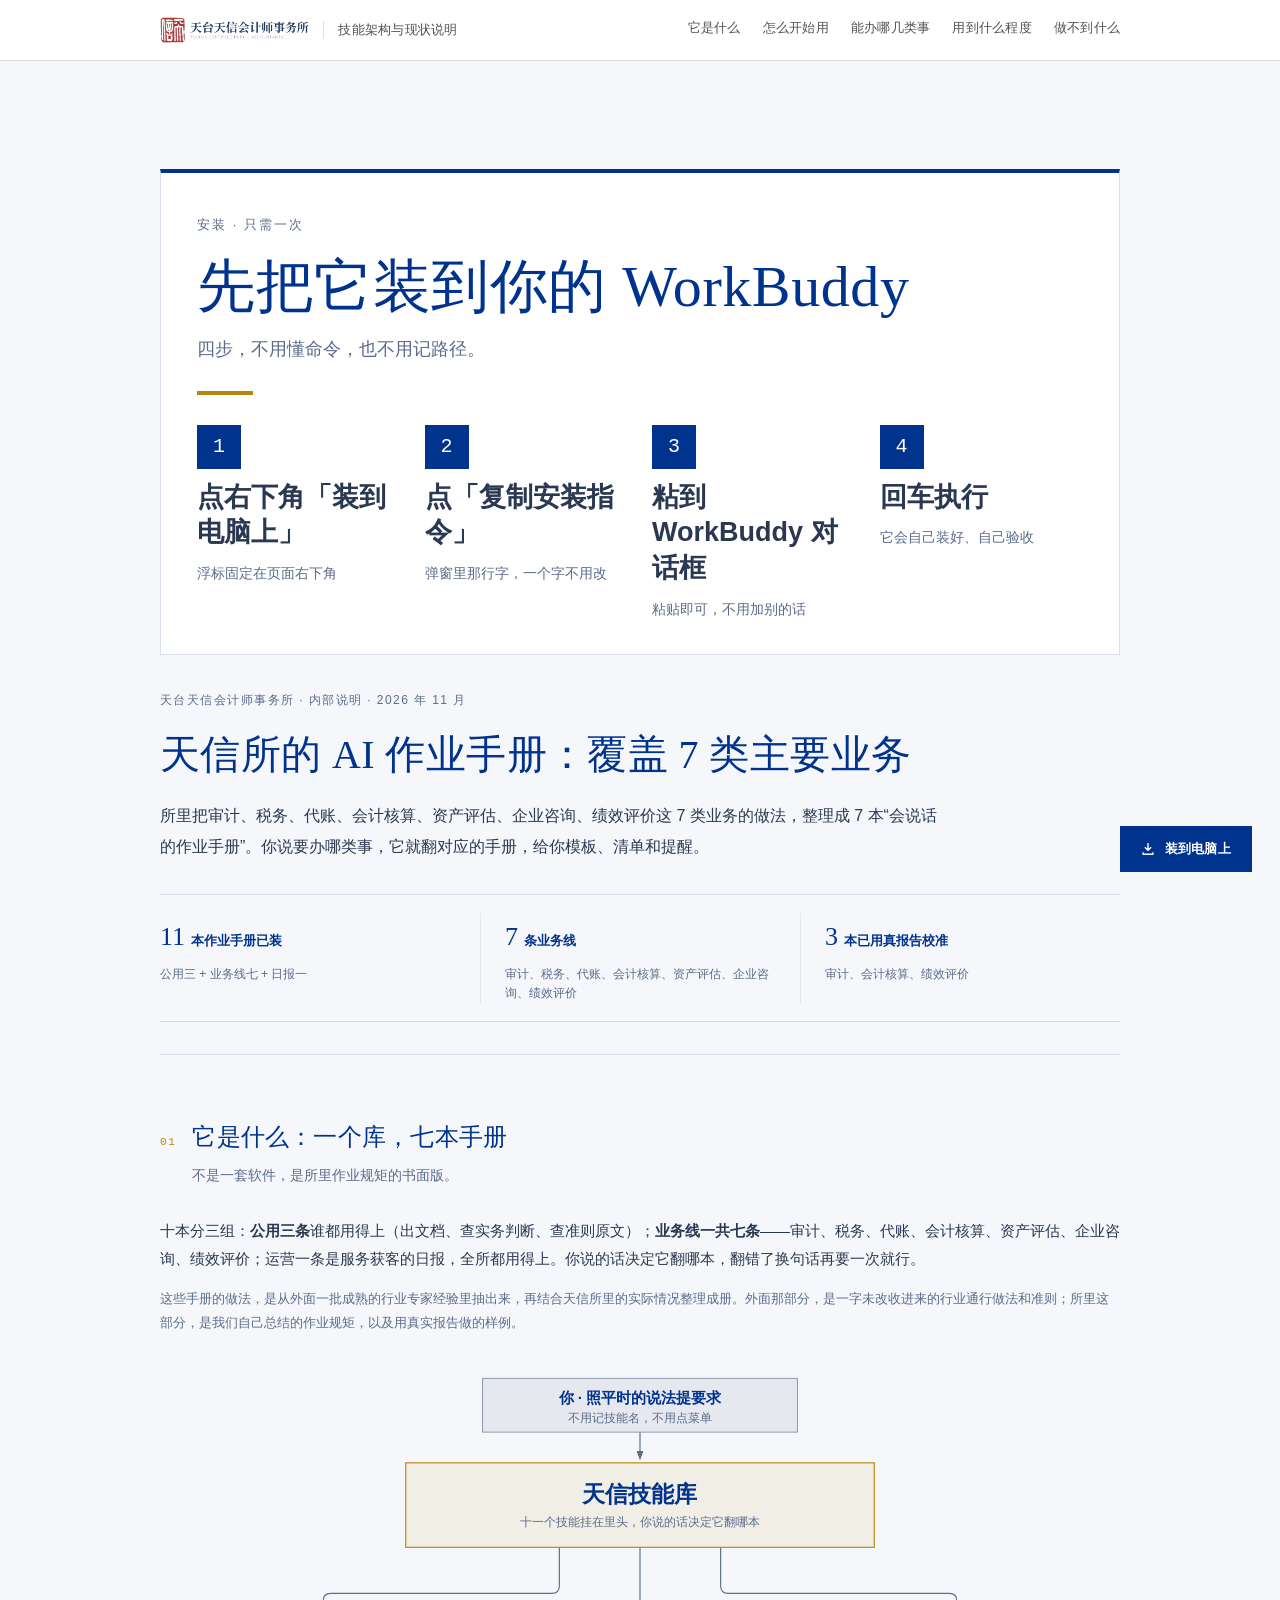
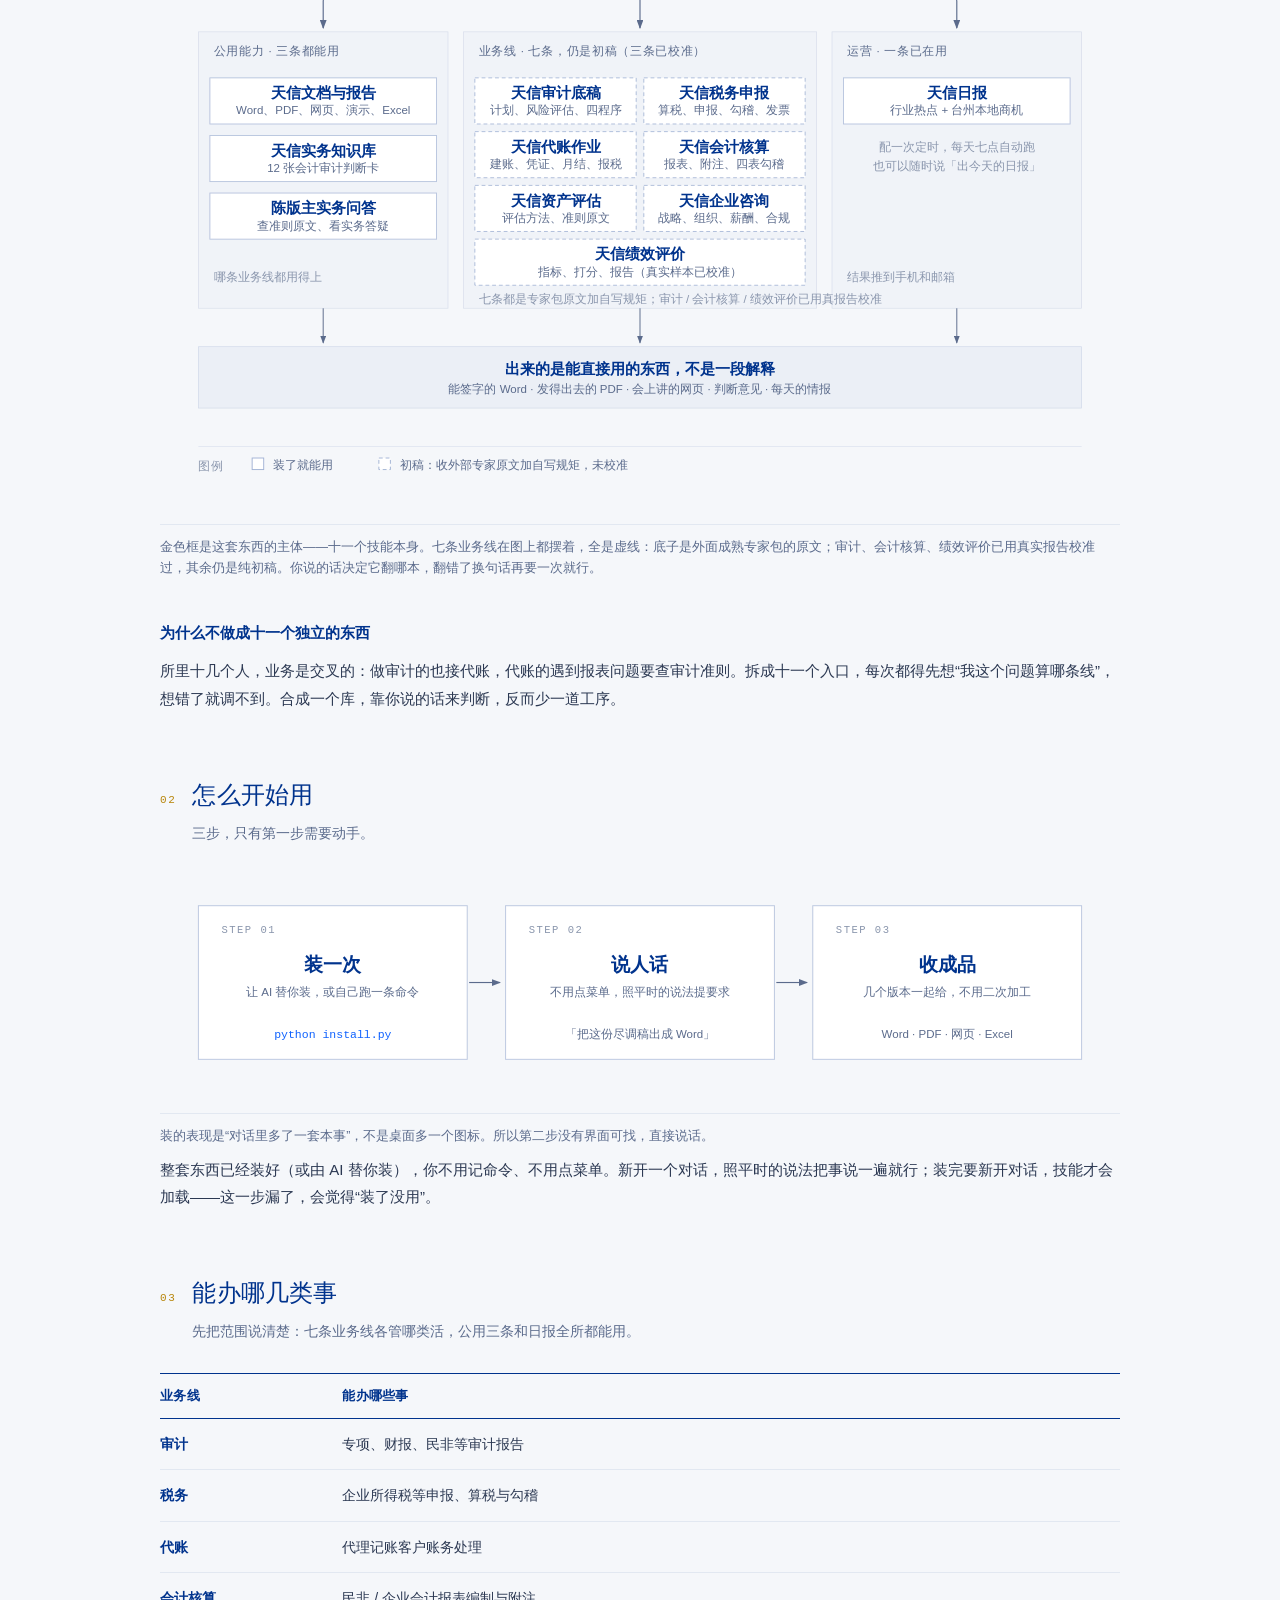
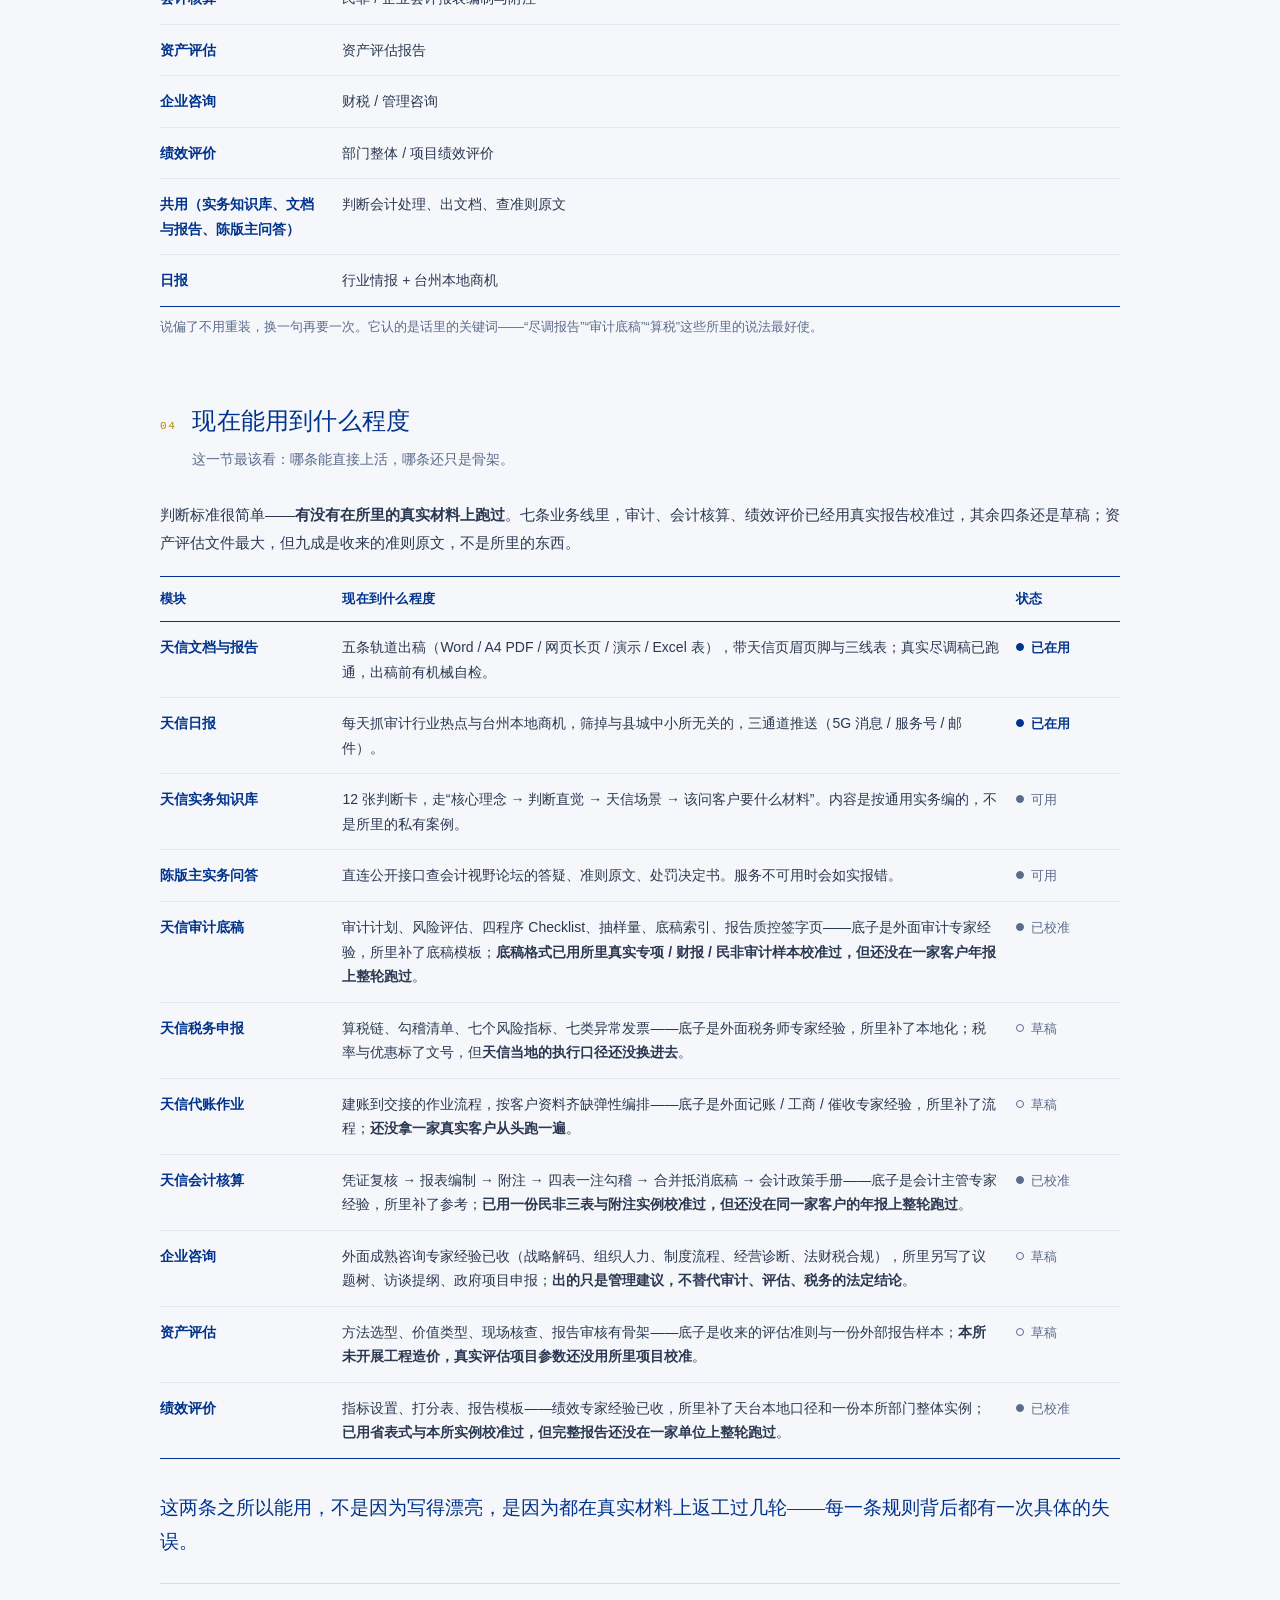
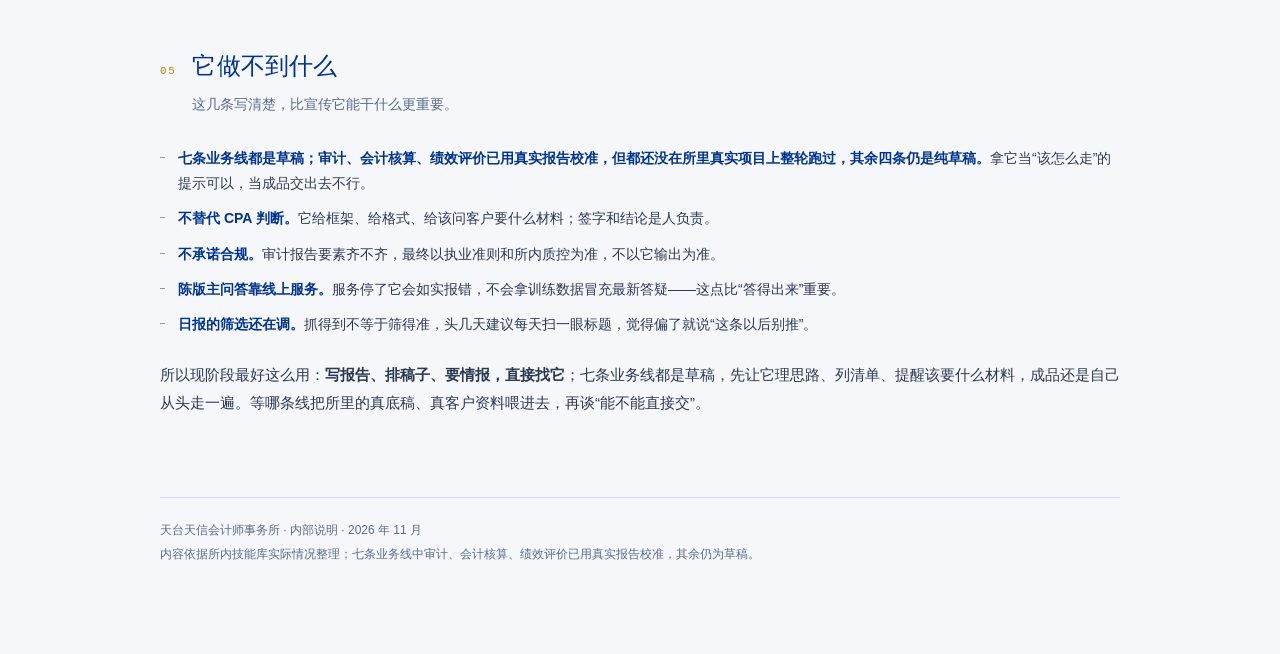
==== docs/index.html @ 168fa4b8 "docs: 新增技能架构说明页作为 GitHub Pages 站点根 (docs/index.html)" ====
<!DOCTYPE html>

<html data-page-node-id="0kE7hZabWWxzkgVSUCazMV" lang="zh-CN">

<head data-page-node-id="OBIWvkkuc0Vi5vayir1jpJ">

<script data-page-node-id="WxsNVFHIqbZYbZinn9swne" src="/page/page_comm/inject.js"></script>

<meta data-page-node-id="EJwEXX5hSUCidVZJzaRGj8" charset="UTF-8">

<meta data-page-node-id="yoOC1rEGsPGestmrOkSZ5u" content="width=device-width, initial-scale=1.0" name="viewport">

<title data-page-node-id="sZhbLzYX8XN8gPXpeIhCKW" data-pnid-children="yBGVXdaV9GtInznpPZllZe">天信 Agents · 技能架构与现状说明</title>

<style data-page-node-id="druPGWrzWC9EzomnHrvF1b" data-pnid-children="06ZlMlvTO6eZuzEbyNWkpm">

  :root{

    --paper:#f5f7fa;

    --white:#ffffff;

    --ink:#00338d;

    --ink-body:#2b3852;

    --bright:#0f62fe;

    --gold:#b8860b;

    --muted:#5b6b8c;

    --soft:#8a96ad;

    --rule:rgba(0,51,141,0.14);

    --rule-soft:rgba(0,51,141,0.08);

    --serif:'Noto Serif SC','Songti SC','SimSun',serif;

    --sans:'Microsoft YaHei','PingFang SC','Noto Sans SC',sans-serif;

    --mono:'Geist Mono',ui-monospace,'Cascadia Code','Consolas',monospace;

  }

  *{box-sizing:border-box;}

  html{-webkit-font-smoothing:antialiased;}

  body{

    margin:0;

    background:var(--paper);

    color:var(--ink-body);

    font-family:var(--sans);

    font-size:15px;

    line-height:1.85;

    font-variant-numeric:tabular-nums;

  }

  img{max-width:100%;height:auto;}

  .wrap{max-width:1040px;margin:0 auto;padding:72px 40px 88px;}



  /* ---------- header ---------- */

  header{border-bottom:1px solid var(--rule);padding-bottom:32px;margin-bottom:8px;}

  .eyebrow{

    font-family:var(--sans);font-size:12px;letter-spacing:.12em;

    color:var(--muted);margin:0 0 18px;

  }

  h1{

    font-family:var(--serif);font-weight:400;font-size:40px;line-height:1.3;

    color:var(--ink);margin:0 0 20px;letter-spacing:.01em;

  }

  .lede{font-size:16px;line-height:1.9;color:var(--ink-body);margin:0;max-width:780px;}

  .lede strong{font-weight:600;color:var(--ink);}



  /* ---------- stat bar ---------- */

  .statbar{

    display:grid;grid-template-columns:repeat(3,1fr);

    margin-top:32px;padding:18px 0;border-top:1px solid var(--rule);border-bottom:1px solid var(--rule);

  }

  .statbar>div{padding:0 24px;}

  .statbar>div:first-child{padding-left:0;}

  .statbar>div+div{border-left:1px solid var(--rule-soft);}

  .statbar .num{font-family:var(--serif);font-size:26px;color:var(--ink);margin-right:6px;}

  .statbar .lab{font-size:13px;font-weight:600;color:var(--ink);}

  .statbar .det{display:block;font-size:12px;color:var(--muted);margin-top:4px;line-height:1.6;}



  /* ---------- sections ---------- */

  section{margin-top:64px;}

  .sec-head{display:flex;align-items:baseline;gap:16px;margin-bottom:8px;}

  .sec-num{font-family:var(--mono);font-size:11px;color:var(--gold);letter-spacing:.14em;flex:none;}

  h2{

    font-family:var(--serif);font-weight:400;font-size:24px;line-height:1.5;

    color:var(--ink);margin:0;letter-spacing:.01em;

  }

  .sec-sub{color:var(--muted);font-size:14px;margin:0 0 28px;padding-left:32px;}

  h3{font-size:15px;font-weight:600;color:var(--ink);margin:40px 0 10px;}

  p{margin:0 0 14px;}

  p.note{color:var(--muted);font-size:13px;}



  /* ---------- figure ---------- */

  figure{margin:28px 0 8px;padding:0;}

  figure svg{display:block;width:100%;height:auto;}

  figcaption{

    margin-top:16px;padding-top:12px;border-top:1px solid var(--rule-soft);

    color:var(--muted);font-size:12.5px;line-height:1.7;

  }



  /* ---------- table (三线表) ---------- */

  table{width:100%;border-collapse:collapse;margin:20px 0 8px;font-size:14px;}

  thead th{

    text-align:left;font-weight:600;color:var(--ink);font-size:13px;

    padding:10px 14px 10px 0;border-top:1.2px solid var(--ink);

    border-bottom:1px solid var(--ink);letter-spacing:.02em;

  }

  tbody td{

    padding:13px 16px 13px 0;vertical-align:top;line-height:1.75;

    border-bottom:1px solid var(--rule-soft);color:var(--ink-body);

  }

  tbody tr:last-child td{border-bottom:1.2px solid var(--ink);}

  tbody td:first-child{color:var(--ink);font-weight:600;width:19%;}

  thead th:last-child, tbody td:last-child{padding-right:0;}

  .was{color:var(--muted);}

  table.maturity thead th:last-child,

  table.maturity tbody td:last-child{width:104px;padding-right:0;}

  table.say thead th:nth-child(1),table.say tbody td:nth-child(1){width:22%;}

  table.say thead th:nth-child(2),table.say tbody td:nth-child(2){width:48%;}

  table.say thead th:nth-child(3),table.say tbody td:nth-child(3){width:30%;}

  .st{font-size:12.5px;white-space:nowrap;color:var(--muted);}

  .st::before{

    content:"";display:inline-block;width:6px;height:6px;

    border:1px solid var(--muted);border-radius:50%;margin-right:7px;

    vertical-align:1px;

  }

  .st.on{color:var(--ink);font-weight:600;}

  .st.on::before{background:var(--ink);border-color:var(--ink);}

  .st.ok::before{background:var(--muted);}

  .st.plan::before{background:transparent;}

  .st.none{color:var(--soft);}

  .st.none::before{border-color:var(--soft);}



  /* ---------- blocks ---------- */

  .paste{

    background:var(--white);border:1px solid var(--rule);

    padding:20px 24px;margin:18px 0 10px;

  }

  .paste .tag{font-size:11px;letter-spacing:.1em;color:var(--muted);display:block;margin:0;}

  .paste-head{display:flex;align-items:center;justify-content:space-between;gap:12px;margin-bottom:10px;}

  .copy-inline{

    font-family:var(--sans);font-size:12px;font-weight:600;color:var(--ink);

    background:var(--white);border:1px solid rgba(0,51,141,0.30);

    padding:4px 14px;cursor:pointer;letter-spacing:.02em;flex:none;

  }

  .copy-inline:hover{background:rgba(0,51,141,0.05);}

  .copy-inline:focus-visible{outline:2px solid var(--bright);outline-offset:2px;}

  .paste p{margin:0;font-size:14px;line-height:1.85;}

  code{

    font-family:var(--mono);font-size:12.5px;background:rgba(0,51,141,0.05);

    padding:1px 5px;color:var(--bright);

  }

  pre{

    font-family:var(--mono);font-size:12px;line-height:1.9;

    background:var(--white);border:1px solid var(--rule);

    padding:18px 20px;margin:14px 0;overflow-x:auto;color:var(--ink-body);

  }

  pre code{background:none;padding:0;color:inherit;font-size:12px;}



  /* ---------- two column panels ---------- */

  .twocol{display:grid;grid-template-columns:1fr 1.02fr;gap:28px;margin:22px 0 6px;}

  .panel{background:var(--white);border:1px solid var(--rule);padding:22px 24px;}

  .panel .cap{font-size:11px;letter-spacing:.1em;color:var(--muted);margin:0 0 16px;}

  .panel .foot{font-size:12px;color:var(--soft);line-height:1.7;margin:14px 0 0;padding-top:12px;border-top:1px solid var(--rule-soft);}



  /* expert card */

  .expert{display:flex;align-items:center;gap:16px;}

  .expert img{width:60px;height:60px;border:1px solid var(--rule);flex:none;display:block;}

  .expert .nm{font-size:18px;font-weight:600;color:var(--ink);line-height:1.4;margin:0;}

  .expert .pr{font-size:12px;color:var(--muted);margin:2px 0 0;line-height:1.6;}

  .expert .ds{font-size:13px;color:var(--ink-body);margin:16px 0 0;line-height:1.75;}

  .expert .mt{font-family:var(--mono);font-size:11px;color:var(--soft);margin:8px 0 0;letter-spacing:.02em;}

  .qlist{margin:14px 0 0;padding:14px 0 0;border-top:1px solid var(--rule-soft);}

  .qlist p{font-size:12.5px;color:var(--muted);margin:0 0 8px;line-height:1.7;}

  .qlist p:last-child{margin-bottom:0;}



  /* tree */

  .path{font-family:var(--mono);font-size:11.5px;color:var(--muted);margin:0 0 10px;letter-spacing:.02em;}

  ul.tree{list-style:none;margin:0;padding:0;}

  ul.tree li{

    display:flex;align-items:baseline;gap:8px;padding:8px 0;

    border-bottom:1px solid var(--rule-soft);font-size:13px;

  }

  ul.tree li::before{content:"├─";font-family:var(--mono);font-size:11px;color:var(--soft);}

  ul.tree li:last-child{border-bottom:none;}

  ul.tree li:last-child::before{content:"└─";}

  ul.tree .nm{color:var(--ink);}

  ul.tree .sz{margin-left:auto;font-family:var(--mono);font-size:11px;color:var(--muted);white-space:nowrap;}



  ul.plain{list-style:none;padding:0;margin:14px 0 0;}

  ul.plain li{position:relative;padding-left:18px;margin-bottom:10px;font-size:14px;line-height:1.8;}

  ul.plain li::before{content:"";position:absolute;left:0;top:11px;width:5px;height:1px;background:var(--soft);}

  ul.plain li strong{color:var(--ink);font-weight:600;}



  .pull{

    margin:32px 0 36px;padding:0 0 24px;

    border-bottom:1px solid var(--rule);

    font-family:var(--serif);font-size:19px;line-height:1.8;color:var(--ink);

  }



  footer{

    margin-top:80px;padding-top:20px;border-top:1px solid var(--rule);

    font-family:var(--sans);font-size:12px;color:var(--muted);line-height:2;

  }



  /* ---------- floating install button ---------- */

  .fab{

    position:fixed;right:28px;bottom:28px;z-index:90;

    display:inline-flex;align-items:center;gap:10px;

    background:var(--ink);color:#fff;border:1px solid var(--ink);

    font-family:var(--sans);font-size:13px;font-weight:600;

    padding:13px 20px;cursor:pointer;letter-spacing:.02em;

  }

  .fab:hover{background:#002a70;}

  .fab:focus-visible{outline:2px solid var(--bright);outline-offset:3px;}

  .fab svg{display:block;flex:none;}

  body.dlg-open .fab{visibility:hidden;}



  /* ---------- install dialog ---------- */

  .overlay{

    position:fixed;inset:0;z-index:100;background:rgba(0,51,141,0.34);

    display:flex;align-items:center;justify-content:center;padding:24px;

  }

  .overlay[hidden]{display:none;}

  .dialog{

    background:var(--white);border:1px solid rgba(0,51,141,0.25);

    width:100%;max-width:620px;max-height:calc(100vh - 48px);overflow:auto;

    padding:32px;

  }

  .dlg-head{display:flex;align-items:flex-start;justify-content:space-between;gap:20px;}

  .dlg-eyebrow{font-size:11px;letter-spacing:.12em;color:var(--muted);margin:0 0 8px;}

  .dlg-title{

    font-family:var(--serif);font-size:24px;font-weight:400;line-height:1.5;

    color:var(--ink);margin:0 0 6px;

  }

  .dlg-sub{font-size:13px;color:var(--muted);margin:0;line-height:1.7;}

  .dlg-close{

    background:none;border:1px solid var(--rule);width:32px;height:32px;

    display:flex;align-items:center;justify-content:center;cursor:pointer;

    color:var(--muted);flex:none;padding:0;

  }

  .dlg-close:hover{color:var(--ink);border-color:rgba(0,51,141,0.32);}

  .dlg-close:focus-visible{outline:2px solid var(--bright);outline-offset:2px;}



  .prompt-box{

    border:1px solid var(--rule);background:#f8fafd;

    padding:16px 18px;margin:22px 0 12px;

    font-size:13.5px;line-height:1.85;color:var(--ink-body);

    user-select:text;

  }

  .dlg-actions{display:flex;align-items:center;gap:12px;flex-wrap:wrap;}

  .btn{

    display:inline-flex;align-items:center;justify-content:center;gap:8px;

    min-width:176px;

    font-family:var(--sans);font-size:13px;font-weight:600;

    padding:11px 20px;cursor:pointer;letter-spacing:.02em;

    border:1px solid var(--ink);background:var(--ink);color:#fff;

  }

  .btn:hover{background:#002a70;}

  .btn:focus-visible{outline:2px solid var(--bright);outline-offset:3px;}

  .btn.ghost{background:var(--white);color:var(--ink);border-color:rgba(0,51,141,0.30);}

  .btn.ghost:hover{background:rgba(0,51,141,0.05);}

  .btn svg{display:block;flex:none;}



  .steps{list-style:none;margin:24px 0 0;padding:0;counter-reset:step;}

  .steps li{

    position:relative;padding-left:34px;margin-bottom:14px;

    font-size:13.5px;line-height:1.8;color:var(--ink-body);counter-increment:step;

  }

  .steps li::before{

    content:counter(step);position:absolute;left:0;top:2px;

    width:22px;height:22px;border:1px solid rgba(0,51,141,0.28);

    font-family:var(--mono);font-size:11px;color:var(--ink);

    display:flex;align-items:center;justify-content:center;

  }

  .steps li strong{color:var(--ink);font-weight:600;}

  .dlg-foot{

    margin:22px 0 0;padding-top:16px;border-top:1px solid var(--rule-soft);

    font-size:12px;color:var(--soft);line-height:1.8;

  }



  @media (prefers-reduced-motion:no-preference){

    .overlay{animation:fade .12s ease-out;}

    @keyframes fade{from{opacity:0}to{opacity:1}}

  }



  @media (max-width:820px){

    .wrap{padding:44px 20px 64px;}

    h1{font-size:28px;}

    h2{font-size:20px;}

    .sec-sub{padding-left:0;}

    .statbar{grid-template-columns:1fr;}

    .statbar>div{padding:12px 0;}

    .statbar>div+div{border-left:none;border-top:1px solid var(--rule-soft);padding-left:0;}

    .twocol{grid-template-columns:1fr;}

    table{font-size:13px;}

    thead th,tbody td{padding-right:10px;}

    .fab{right:16px;bottom:16px;padding:11px 16px;font-size:12px;}

    .overlay{padding:12px;}

    .dialog{padding:22px;}

    .prompt-box{font-size:13px;padding:14px;}

    .dlg-actions{flex-direction:column;align-items:stretch;}

    .dlg-actions .btn{width:100%;min-width:0;}

  }

  /* 装法表：命令别在 -- 处断行 */

  table[data-page-node-id="wkYQSZ3Gm65AOaHjbOWEq0"] td:nth-child(2){white-space:nowrap;}

  table[data-page-node-id="wkYQSZ3Gm65AOaHjbOWEq0"] td:nth-child(2) code{font-size:12px;}

  @media (max-width:820px){

    table[data-page-node-id="wkYQSZ3Gm65AOaHjbOWEq0"] td:nth-child(2){white-space:normal;}

  }

  @media print{

    .fab,.overlay{display:none;}

    body{background:#fff;}

    .wrap{max-width:none;padding:0;}

    section{break-inside:avoid;}

    figure{break-inside:avoid;}

    .panel{break-inside:avoid;}

  }

</style>



<style data-page-node-id="aKLXxmpbaJpZPoJL9K2ycP" data-pnid-children="3x2ZRjwGcPaY7304gSdASj">

  .topbar{position:sticky;top:0;z-index:80;background:#ffffff;border-bottom:1px solid #E0E0E0;}

  .topbar-inner{max-width:1040px;margin:0 auto;padding:0 40px;height:60px;display:flex;align-items:center;justify-content:space-between;gap:24px;}

  .brand{display:flex;align-items:center;gap:14px;text-decoration:none;min-width:0;}

  .brand-logo{height:26px;width:auto;display:block;flex:none;}

  .brand-div{width:1px;height:18px;background:#E0E0E0;flex:none;}

  .brand-title{font-size:13px;color:#525252;letter-spacing:.02em;white-space:nowrap;overflow:hidden;text-overflow:ellipsis;}

  .topnav{display:flex;align-items:center;gap:22px;flex:none;}

  .topnav a{font-family:var(--sans);font-size:12.5px;color:#525252;text-decoration:none;letter-spacing:.02em;padding:3px 0;border-bottom:2px solid transparent;line-height:1.4;}

  .topnav a:hover{color:#00338D;border-bottom-color:#0F62FE;}

  .topnav a:focus-visible{outline:2px solid #0F62FE;outline-offset:3px;}

  .install-lead{background:#ffffff;border:1px solid var(--rule);border-top:4px solid var(--ink);padding:40px 36px 34px;margin-bottom:34px;}

  .il-eyebrow{font-family:var(--sans);font-size:13px;letter-spacing:.16em;color:var(--muted);margin:0 0 16px;}

  .il-title{font-family:var(--serif);font-weight:400;font-size:58px;line-height:1.18;color:var(--ink);margin:0 0 12px;letter-spacing:.01em;}

  .il-sub{font-size:18px;color:var(--muted);margin:0 0 0;}

  .il-div{width:56px;height:4px;background:var(--gold);margin:24px 0 30px;}

  .il-steps{list-style:none;margin:0;padding:0;display:grid;grid-template-columns:repeat(4,1fr);gap:24px;counter-reset:none;}

  .il-steps li{display:flex;flex-direction:column;gap:11px;min-width:0;}

  .il-n{width:44px;height:44px;background:var(--ink);color:#fff;font-family:var(--mono);font-size:20px;display:flex;align-items:center;justify-content:center;flex:none;}

  .il-t{font-size:27px;line-height:1.32;color:var(--ink-body);font-weight:600;}

  .il-d{font-size:14px;color:var(--muted);line-height:1.6;}

  .wrap{padding-top:44px;}

  section{scroll-margin-top:76px;}

  @media (max-width:820px){

    .topbar-inner{padding:0 20px;height:54px;gap:12px;}

    .brand-logo{height:22px;}

    .brand-title{font-size:12px;}

    .topnav{display:none;}

    .install-lead{padding:26px 20px 24px;margin-bottom:26px;}

    .il-title{font-size:36px;}

    .il-sub{font-size:15px;}

    .il-steps{grid-template-columns:1fr 1fr;gap:18px;}

    .il-t{font-size:21px;}

    .wrap{padding-top:32px;}

    section{scroll-margin-top:66px;}

  }

</style>



</head>

<body data-page-node-id="cJUNAkAoZLsmy3Nbj4nq7F">



<div data-page-node-id="txTopbar" class="topbar">

  <div data-page-node-id="beLMzk3wOq9U8gUIWqE6zn" class="topbar-inner">

    <a data-page-node-id="9mjcQxGE4eqvIJr3MnikiH" aria-label="天台天信会计师事务所" class="brand" href="#top">

      <img data-page-node-id="CEvoVGm6Nt3YSLczGM1nbr" alt="天台天信会计师事务所" class="brand-logo" src="[data-uri]">

      <span data-page-node-id="jtuCbRQgneAJLpuqQDbKl6" aria-hidden="true" class="brand-div"></span>

      <span data-page-node-id="N14Dg7vil4ScjunVgLFJHh" class="brand-title"><!--pnid:wH83ZfEEVgSt7sQ8mlc33p-->技能架构与现状说明</span>

    </a>

    <nav data-page-node-id="ayQm1x8wDwnOmrfhX5IXcY" aria-label="页面导航" class="topnav">

      <a data-page-node-id="Mv13WhD3R7iC8XU8HDsmwu" href="#s01"><!--pnid:WZqbeHwmekd68vNbQ7Ppht-->它是什么</a>

      <a data-page-node-id="T21i87o2aqXjMKBLQec2Js" href="#s02"><!--pnid:qXhaVhLHB41EiY9FVXW9LF-->怎么开始用</a>

      <a data-page-node-id="lqb7pb6naU5JK2aarz4A3T" href="#s03"><!--pnid:xrsWpcTpnyKDH0g9RQOpSE-->能办哪几类事</a>

      <a data-page-node-id="DOSvUyp8lPVtrz90qIbjpY" href="#s04"><!--pnid:aMKyhCQ1jxzg7t7WDI6KJH-->用到什么程度</a>

      <a data-page-node-id="miFqNOBASlfRzpaVu5ThwQ" href="#s05"><!--pnid:21CsSoPbxacbAsaWsuOPuA-->做不到什么</a>

    </nav>

  </div>

</div>



<main data-page-node-id="cnH54SY4qTs0mEARnTsIeM" class="wrap">



<section data-page-node-id="txLead" class="install-lead">

  <p data-page-node-id="vkvfG78DjipDCMXDqsNqWW" class="il-eyebrow"><!--pnid:edo0CzE13hooMcoPnCPjcg-->安装 · 只需一次</p>

  <h2 data-page-node-id="aO1CnL7iyTmF1I0mXX4v7K" class="il-title"><!--pnid:0cbvq9rkubmnkL2g6wYF0l-->先把它装到你的 WorkBuddy</h2>

  <p data-page-node-id="rn5IWzgCWWzcaNQvsJH7nE" class="il-sub"><!--pnid:gX34l1SIQLqJL3pZQfUIDU-->四步，不用懂命令，也不用记路径。</p>

  <div data-page-node-id="CLXsSenpJtwOIR3rkT4Cgr" class="il-div"></div>

  <ol data-page-node-id="TEqOkzDWu4GHqMbjBgonYF" class="il-steps">

    <li data-page-node-id="zOzVfEgcYk2dQtJvZik2ix"><span data-page-node-id="qfyWEcEHPG08QgchF7IGIi" class="il-n"><!--pnid:D7HhkJbAOYHalqEHFZECaH-->1</span><span data-page-node-id="s7yJ3iiVjOtQ8bORzcMDtg" class="il-t"><!--pnid:yz5BK9qxGkqughQqqlk8IJ-->点右下角「装到电脑上」</span><span data-page-node-id="sKxjfoVW5cyZTIXbaLqJAX" class="il-d"><!--pnid:cQLxlZj0kmuq963dWsJGJu-->浮标固定在页面右下角</span></li>

    <li data-page-node-id="N2R9hlLSomsmqxAmFgk8r8"><span data-page-node-id="me0bXiaVBvFfvxf0d3Hfvh" class="il-n"><!--pnid:5wTG5tsqIKoO3qSI3XnmkM-->2</span><span data-page-node-id="Jo1Q35mD8pgxxNDvC8667p" class="il-t"><!--pnid:PMCWHkpfWrD5YWR07IkNYw-->点「复制安装指令」</span><span data-page-node-id="H373A8Jsq1EVzf2Jfv3A56" class="il-d"><!--pnid:h2KE8RPX9jNnqLOwvrH9kG-->弹窗里那行字，一个字不用改</span></li>

    <li data-page-node-id="RcF2wSDwskGo2cmNUgoAcM"><span data-page-node-id="8ZdgqbHLoYiMxY78ZBiDNg" class="il-n"><!--pnid:9P5cx39Ou5kJVkWLiaejh6-->3</span><span data-page-node-id="wYMxfTKr30vLrjqlFo8XaJ" class="il-t"><!--pnid:hVEFFqiSpoG5rV5xCVJ0Iw-->粘到 WorkBuddy 对话框</span><span data-page-node-id="K3mPU4DAthkPCMhisNwzVQ" class="il-d"><!--pnid:ABjEB69ZQx00Y23OEHAtgV-->粘贴即可，不用加别的话</span></li>

    <li data-page-node-id="CQLXxClm4qwv2ZxH0YTUDd"><span data-page-node-id="11u9EBG3jqus44GiYCbbkY" class="il-n"><!--pnid:Syd5j8TKWUsXKNFQaVdmsd-->4</span><span data-page-node-id="PxSudQASSWlFAnVKhs4g3u" class="il-t"><!--pnid:gaUzIe30zxLDT6yc5pO4qN-->回车执行</span><span data-page-node-id="ScPNsBv9RqLPSkWvL2bzXg" class="il-d"><!--pnid:0jm6WE1KSw8sUqgKXeTbu3-->它会自己装好、自己验收</span></li>

  </ol>

</section>





<header data-page-node-id="pBr4W6GyaOWJKVW33Jl4hK" id="top">

  <p data-page-node-id="dLKONRsFha0hKU9eeZ7bDn" class="eyebrow"><!--pnid:IBCeKXrnNohPc7tzbJoxwT-->天台天信会计师事务所 · 内部说明 · 2026 年 11 月</p>

  <h1 data-page-node-id="BFscZGe7HVCyMBr9nwWBKY"><!--pnid:yf188cCvzPfIi2S5bEQUIv-->天信所的 AI 作业手册：覆盖 7 类主要业务</h1>

  <p data-page-node-id="nKLBHxyFUjb0mRiv3v0LsA" class="lede"><!--pnid:m5lZ6qE2fncd9y3sznhFu4-->

    所里把审计、税务、代账、会计核算、资产评估、企业咨询、绩效评价这 7 类业务的做法，整理成 7 本“会说话的作业手册”。你说要办哪类事，它就翻对应的手册，给你模板、清单和提醒。

  </p>



  <div data-page-node-id="RHWuS0uTAr0oypD5GfeX5q" class="statbar">

    <div data-page-node-id="Yvgx3svSv2jWNQ3Kq1quX1">

      <span data-page-node-id="z7fYHZN1RGHCZX2aYJScV8" class="num"><!--pnid:6NW2x4IR0T9FCtHm9Ytye5-->11</span><span data-page-node-id="eLg9F2Iulzi8ihey7DpsIF" class="lab"><!--pnid:e5Mdyu0ucUZLbIlDC9STD4-->本作业手册已装</span>

      <span data-page-node-id="KeMtAF1hC8irH9AESIG3Ml" class="det"><!--pnid:yWAXfD7YwhXAnvwQDvnkEh-->公用三 + 业务线七 + 日报一</span>

    </div>

    <div data-page-node-id="cgNseSZ7eyw9taq3WuQ9AV">

      <span data-page-node-id="kxKPnq5VuYVAckJALlGkxD" class="num"><!--pnid:T08JcYrOsLCtEOgpksoa7O-->7</span><span data-page-node-id="DCq1IjfiGyqgkiMrxj1Gnb" class="lab"><!--pnid:otL9dJLT85bZISAnZFEqzc-->条业务线</span>

      <span data-page-node-id="ieHWc5SZTQ8SWb6802iFXK" class="det"><!--pnid:kS4xKL6124ESA0EZbVQ0Um-->审计、税务、代账、会计核算、资产评估、企业咨询、绩效评价</span>

    </div>

    <div data-page-node-id="Pi85TUsoWoNJwExZ1Ufl5I">

      <span data-page-node-id="t5FS3AjMw6IqQzX69HNPV2" class="num"><!--pnid:i1Eg6zrXwPQ2u7Arec65dR-->3</span><span data-page-node-id="83kZmtnVyakKlyI35WYTNG" class="lab"><!--pnid:4WQhCKJGN3Z6AAQnaHfLiV-->本已用真报告校准</span>

      <span data-page-node-id="huiHRML3tuyLnA3Y9DY4mG" class="det"><!--pnid:cjBIH3bwd4TfGG8hMsGlOf-->审计、会计核算、绩效评价</span>

    </div>

  </div>

</header>





<section data-page-node-id="zJDXnzAtHjizYi8ZXaK2Of" id="s01">

  <div data-page-node-id="hMt4Kow1w4X0BK6AXZ21Ue" class="sec-head"><span data-page-node-id="j7LMdMX1DiTx3urLIpD4dX" class="sec-num"><!--pnid:5BGYOSTxK4ZF5pUiTyNQul-->01</span><h2 data-page-node-id="T4DQWUCElLc61sPt4ZmNwV"><!--pnid:XhDtjTs4HWe6r457OMAhcY-->它是什么：一个库，七本手册</h2></div>

  <p data-page-node-id="wNkfNW2WrOOpzym9L9ZDDy" class="sec-sub"><!--pnid:uJxnIcbnDHDqVaia4u5PFx-->不是一套软件，是所里作业规矩的书面版。</p>



  <p data-page-node-id="Iwok0oIhIxDMURZULSQhiA"><!--pnid:Iy13OjfvguNVXaRzIin0tz-->

    十本分三组：<strong data-page-node-id="cMVOC0xwIFBA1zsNLzDC4O"><!--pnid:gKaJFOxPE7Byiw532vlHBo-->公用三条</strong><!--pnid:hsRPhkwkVDNZaD9V69LyZt-->谁都用得上（出文档、查实务判断、查准则原文）；<strong data-page-node-id="HihOTWmjyP6y1iH3sCGECZ"><!--pnid:SuNFfBKFNA9umqnkVnfQCo-->业务线一共七条</strong><!--pnid:WyngCMbCf6oWI4Hu0Lull0-->——审计、税务、代账、会计核算、资产评估、企业咨询、绩效评价；运营一条是服务获客的日报，全所都用得上。你说的话决定它翻哪本，翻错了换句话再要一次就行。

  </p>



  <p data-page-node-id="txnewHow" class="note"><!--pnid:2eYDmGou3VeEympDRM3s4S-->

    这些手册的做法，是从外面一批成熟的行业专家经验里抽出来，再结合天信所里的实际情况整理成册。外面那部分，是一字未改收进来的行业通行做法和准则；所里这部分，是我们自己总结的作业规矩，以及用真实报告做的样例。

  </p>



<figure data-page-node-id="Vk8F4hqW7b7mA86FYWNFzl">

    <svg data-page-node-id="Cv57AHkgNN7z2PfWvnogIs" aria-labelledby="arch-title arch-desc" role="img" viewBox="0 0 1000 776" xmlns="http://www.w3.org/2000/svg">

      <title data-page-node-id="HD361f3jC0P7cRnpkqtMcj" data-pnid-children="fGMm7yDWGslN7XBDwsZo7B" id="arch-title">天信技能库架构：十一个技能，七条业务线仍是初稿，其中三条已用真报告校准</title>

      <desc data-page-node-id="s8K05bfWaM05P7K4lCx2K2" id="arch-desc"><!--pnid:XoTMjpPlaqfjL6bMQ2MJTj-->你照平时的说法提要求，天信技能库按内容判断翻哪本手册。公用能力三条（文档与报告、实务知识库、陈版主问答）和运营的天信日报已经能用，画成实线框；业务线共七条：审计底稿、税务申报、代账作业、会计核算、资产评估、企业咨询、绩效评价，底子都是外面成熟专家包的原文加天信自写的作业规矩，其中审计、会计核算、绩效评价已用真实报告校准，但仍画成虚线框，表示待所里整轮复核。</desc>

      <defs data-page-node-id="Ptlm68PZZCgLPSDzO1Qcri">

        <marker data-page-node-id="SNCCo0U0soev1AOIqEQqSY" id="arch-arrow" markerHeight="6" markerWidth="8" orient="auto" refX="7" refY="3">

          <polygon data-page-node-id="oP7hnetpm9tolQOW6ye5yE" fill="#5b6b8c" points="0 0, 8 3, 0 6"/>

        </marker>

        <marker data-page-node-id="RVKSdJPKmQEqOy2SiSOFBc" id="arch-arrow-accent" markerHeight="6" markerWidth="8" orient="auto" refX="7" refY="3">

          <polygon data-page-node-id="usPREjqpTI2pnJEazGQ2bN" fill="#b8860b" points="0 0, 8 3, 0 6"/>

        </marker>

        <marker data-page-node-id="PrD9Fa9S5ZG6PoiwTwnxzd" id="arch-arrow-link" markerHeight="6" markerWidth="8" orient="auto" refX="7" refY="3">

          <polygon data-page-node-id="zqCDRTlQHEauTsBXO2iJD4" fill="#0f62fe" points="0 0, 8 3, 0 6"/>

        </marker>

      </defs>



      <rect data-page-node-id="AHfzNPdQnhjohVGD40VX9A" fill="#f5f7fa" height="100%" width="100%"/>



      <!--pnid:FhoHUGiBYv4QXRQYLVfdOR--><!-- zones -->

      <rect data-page-node-id="xL2nP57GxDzZB4401SgnkC" fill="rgba(0,51,141,0.02)" height="288" stroke="rgba(0,51,141,0.10)" stroke-width="0.8" width="260" x="40" y="280"/>

      <rect data-page-node-id="7H5zPUIiZUeNKsRnoUPKHv" fill="rgba(0,51,141,0.02)" height="288" stroke="rgba(0,51,141,0.10)" stroke-width="0.8" width="368" x="316" y="280"/>

      <rect data-page-node-id="9sajlyY62j4lvRkKBZcS06" fill="rgba(0,51,141,0.02)" height="288" stroke="rgba(0,51,141,0.10)" stroke-width="0.8" width="260" x="700" y="280"/>



      <!--pnid:sDJCKoP8FYkv9VdkiqSIkb--><!-- connectors -->

      <line data-page-node-id="KpnYZGXewNbDRMQfG3kOBC" marker-end="url(#arch-arrow)" stroke="#5b6b8c" stroke-width="1.2" x1="500" x2="500" y1="72" y2="100"/>

      <path data-page-node-id="Wi1XU6Qn2dBPr88e7tj5rH" d="M 416,192 V 232 Q 416,240 408,240 H 178 Q 170,240 170,248 V 276" fill="none" marker-end="url(#arch-arrow)" stroke="#5b6b8c" stroke-width="1.2"/>

      <line data-page-node-id="I8dBuIRw49oHeLAkfQs0e2" marker-end="url(#arch-arrow)" stroke="#5b6b8c" stroke-width="1.2" x1="500" x2="500" y1="192" y2="276"/>

      <path data-page-node-id="vLOwEFFg1mJS2l6JfOxNd5" d="M 584,192 V 232 Q 584,240 592,240 H 822 Q 830,240 830,248 V 276" fill="none" marker-end="url(#arch-arrow)" stroke="#5b6b8c" stroke-width="1.2"/>

      <line data-page-node-id="6d1wOdUBuoMON8iKN6JvD7" marker-end="url(#arch-arrow)" stroke="#5b6b8c" stroke-width="1" x1="170" x2="170" y1="568" y2="604"/>

      <line data-page-node-id="63uQD5tSpV53W5mf1HRljY" marker-end="url(#arch-arrow)" stroke="#5b6b8c" stroke-width="1" x1="500" x2="500" y1="568" y2="604"/>

      <line data-page-node-id="4yfQfhxQf9G61uiSqdUJSh" marker-end="url(#arch-arrow)" stroke="#5b6b8c" stroke-width="1" x1="830" x2="830" y1="568" y2="604"/>



      <!--pnid:AvYLFWIO27iIRmGqR5cTXY--><!-- input -->

      <rect data-page-node-id="wg9OxzE7XbjzumazBY7zP3" fill="rgba(91,107,140,0.10)" height="56" stroke="#8a96ad" stroke-width="1" width="328" x="336" y="16"/>

      <text data-page-node-id="1pj6Adj8op5tuSzpggPTke" fill="#00338d" font-family="'Microsoft YaHei','PingFang SC',sans-serif" font-size="16" font-weight="600" text-anchor="middle" x="500" y="42"><!--pnid:G3D07vLOfwSWQeG0La8AiC-->你 · 照平时的说法提要求</text>

      <text data-page-node-id="p5U9gwiuO6kT4VvlywEM8C" fill="#5b6b8c" font-family="'Microsoft YaHei','PingFang SC',sans-serif" font-size="12" text-anchor="middle" x="500" y="61"><!--pnid:rM3XyLIyNnB7Sj4MEufPFB-->不用记技能名，不用点菜单</text>



      <!--pnid:EoqhMHw8VJKk86drvEWlPI--><!-- focal -->

      <rect data-page-node-id="97Cfx1z8rVWyBhO3J6O2Dc" fill="rgba(184,134,11,0.08)" height="88" stroke="#b8860b" stroke-width="1.2" width="488" x="256" y="104"/>

      <text data-page-node-id="7aMvzAkw7WXrKowbeFmLAD" fill="#00338d" font-family="'Microsoft YaHei','PingFang SC',sans-serif" font-size="24" font-weight="600" text-anchor="middle" x="500" y="145"><!--pnid:BptVQ4lutMMfACBwBDlHpn-->天信技能库</text>

      <text data-page-node-id="nD4IJmyCd5I8Oy19zh12tX" fill="#5b6b8c" font-family="'Microsoft YaHei','PingFang SC',sans-serif" font-size="12" text-anchor="middle" x="500" y="170"><!--pnid:bNZsMuEIgIroUqi9oEz49r-->十一个技能挂在里头，你说的话决定它翻哪本</text>



      <!--pnid:JRTIS6o0bMisfQrFFrLSjV--><!-- zone labels -->

      <text data-page-node-id="T9ZS6SfwVsH63Lkndiv5db" fill="#5b6b8c" font-family="'Microsoft YaHei','PingFang SC',sans-serif" font-size="12" letter-spacing="0.06em" x="56" y="304"><!--pnid:6mWsX5YquUpcoxzBCF8AUT-->公用能力 · 三条都能用</text>

      <text data-page-node-id="W0FXnrssKLKfr9njxRq6kA" fill="#5b6b8c" font-family="'Microsoft YaHei','PingFang SC',sans-serif" font-size="12" letter-spacing="0.06em" x="332" y="304"><!--pnid:NI7nUBfWX6ODxrBlyBhZUf-->业务线 · 七条，仍是初稿（三条已校准）</text>

      <text data-page-node-id="F12uMvTtq5jcDF41Iw0JwY" fill="#5b6b8c" font-family="'Microsoft YaHei','PingFang SC',sans-serif" font-size="12" letter-spacing="0.06em" x="716" y="304"><!--pnid:FpP6bNtN14ieViVN8E8KOx-->运营 · 一条已在用</text>



      <!--pnid:1RSFvQkaidJrSRZ94HGiAj--><!-- 公用能力 chips -->

      <rect data-page-node-id="82dUSBVaw3E2Q64dvL9gqB" fill="#ffffff" height="48" stroke="rgba(0,51,141,0.25)" stroke-width="1" width="236" x="52" y="328"/>

      <text data-page-node-id="QsHmVstYOyqwJFw7R2PKsP" fill="#00338d" font-family="'Microsoft YaHei','PingFang SC',sans-serif" font-size="16" font-weight="600" text-anchor="middle" x="170" y="349"><!--pnid:fUXmB32tZOG8wmIpqJjctG-->天信文档与报告</text>

      <text data-page-node-id="OaKdFWR6XG8rOIc160jLWZ" fill="#5b6b8c" font-family="'Microsoft YaHei','PingFang SC',sans-serif" font-size="12" text-anchor="middle" x="170" y="366"><!--pnid:fDsYUVY29qocUsjT2hzVAr-->Word、PDF、网页、演示、Excel</text>



      <rect data-page-node-id="Irh9A1Aq2QdtxleEqwhNra" fill="#ffffff" height="48" stroke="rgba(0,51,141,0.25)" stroke-width="1" width="236" x="52" y="388"/>

      <text data-page-node-id="mc8W7W17MIE0w36maSYRNZ" fill="#00338d" font-family="'Microsoft YaHei','PingFang SC',sans-serif" font-size="16" font-weight="600" text-anchor="middle" x="170" y="409"><!--pnid:DdJlHm0p0vghSrbYKMnm3E-->天信实务知识库</text>

      <text data-page-node-id="LehOEhpo5lfJ2GlCiIouxg" fill="#5b6b8c" font-family="'Microsoft YaHei','PingFang SC',sans-serif" font-size="12" text-anchor="middle" x="170" y="426"><!--pnid:YWHjp7hMEs9Zrx8DQ0nlP7-->12 张会计审计判断卡</text>



      <rect data-page-node-id="v0wVh7JKjPGTHFw9Vm3os4" fill="#ffffff" height="48" stroke="rgba(0,51,141,0.25)" stroke-width="1" width="236" x="52" y="448"/>

      <text data-page-node-id="v8kyNnk9KJfqYxLXPY5xbF" fill="#00338d" font-family="'Microsoft YaHei','PingFang SC',sans-serif" font-size="16" font-weight="600" text-anchor="middle" x="170" y="469"><!--pnid:lrHGOM0wPERF8JMUIW8W47-->陈版主实务问答</text>

      <text data-page-node-id="lq0DIiWi89H9AxNB4BkG7i" fill="#5b6b8c" font-family="'Microsoft YaHei','PingFang SC',sans-serif" font-size="12" text-anchor="middle" x="170" y="486"><!--pnid:zHyKVxgWepxPPzR3KuZJrq-->查准则原文、看实务答疑</text>



      <!--pnid:k4u3d81UY8UCFgUF6xYE3S--><!-- 业务线 chips: 七条，两列三行 + 第 7 个满宽 -->

      <rect data-page-node-id="YwzPuVaWU1Cn4Gd6GTGS79" fill="#ffffff" height="48" stroke="rgba(0,51,141,0.30)" stroke-dasharray="4,3" stroke-width="1" width="168" x="328" y="328"/>

      <text data-page-node-id="aJWs584tlmZ43RYgFc5sqK" fill="#00338d" font-family="'Microsoft YaHei','PingFang SC',sans-serif" font-size="16" font-weight="600" text-anchor="middle" x="412" y="349"><!--pnid:6JTuK4qhIss5wate00x0wa-->天信审计底稿</text>

      <text data-page-node-id="JeB09sXXhM95fmUutGK0YN" fill="#5b6b8c" font-family="'Microsoft YaHei','PingFang SC',sans-serif" font-size="12" text-anchor="middle" x="412" y="366"><!--pnid:OgMmzvIO7ekqmWbgokJDMA-->计划、风险评估、四程序</text>

      <rect data-page-node-id="qmw1nqB19C0WxdmZOTtu9J" fill="#ffffff" height="48" stroke="rgba(0,51,141,0.30)" stroke-dasharray="4,3" stroke-width="1" width="168" x="504" y="328"/>

      <text data-page-node-id="btHVZFqcRwaZveKXDpjtNV" fill="#00338d" font-family="'Microsoft YaHei','PingFang SC',sans-serif" font-size="16" font-weight="600" text-anchor="middle" x="588" y="349"><!--pnid:ktQSIXR9RRy845gFhlRX9S-->天信税务申报</text>

      <text data-page-node-id="P0yoiBjBfPrLS65gOCU2FD" fill="#5b6b8c" font-family="'Microsoft YaHei','PingFang SC',sans-serif" font-size="12" text-anchor="middle" x="588" y="366"><!--pnid:D07uj8FWXpPr9d7OEpGUuq-->算税、申报、勾稽、发票</text>

      <rect data-page-node-id="mYe2ouXgNkZSBZQuPl9rXe" fill="#ffffff" height="48" stroke="rgba(0,51,141,0.30)" stroke-dasharray="4,3" stroke-width="1" width="168" x="328" y="384"/>

      <text data-page-node-id="Yr3EP37kLjGE516hMvdXlb" fill="#00338d" font-family="'Microsoft YaHei','PingFang SC',sans-serif" font-size="16" font-weight="600" text-anchor="middle" x="412" y="405"><!--pnid:19ucsakEWqtObvhsqdUrI4-->天信代账作业</text>

      <text data-page-node-id="UZAEAkEBcF2qKoNEPzGzGE" fill="#5b6b8c" font-family="'Microsoft YaHei','PingFang SC',sans-serif" font-size="12" text-anchor="middle" x="412" y="422"><!--pnid:mxMTUjC9htBRPWBSAb4rSN-->建账、凭证、月结、报税</text>

      <rect data-page-node-id="txnewR01" fill="#ffffff" height="48" stroke="rgba(0,51,141,0.30)" stroke-dasharray="4,3" stroke-width="1" width="168" x="504" y="384"/>

      <text data-page-node-id="txnewT01" fill="#00338d" font-family="'Microsoft YaHei','PingFang SC',sans-serif" font-size="16" font-weight="600" text-anchor="middle" x="588" y="405"><!--pnid:WQVKs17k1g9VO8bR11j2Pi--><!--pnid:txnewT01--><!--pnid:u9Domvs1rQgb4VylD0veBm-->天信会计核算</text>

      <text data-page-node-id="txnewT02" fill="#5b6b8c" font-family="'Microsoft YaHei','PingFang SC',sans-serif" font-size="12" text-anchor="middle" x="588" y="422"><!--pnid:ZwTzTyMzvDj7vFPyRVkTgQ--><!--pnid:txnewT02--><!--pnid:SDaUGvAQ2Mgs9NCf8XL1hn-->报表、附注、四表勾稽</text>

      <rect data-page-node-id="FTdMobRogAGxFa7AZKNE96" fill="#ffffff" height="48" stroke="rgba(0,51,141,0.30)" stroke-dasharray="4,3" stroke-width="1" width="168" x="328" y="440"/>

      <text data-page-node-id="TkoPsJtY9WmxVEkJWU4Agq" fill="#00338d" font-family="'Microsoft YaHei','PingFang SC',sans-serif" font-size="16" font-weight="600" text-anchor="middle" x="412" y="461"><!--pnid:WiQZ3SO7V8qjm6qAfUaN19-->天信资产评估</text>

      <text data-page-node-id="uE5wZr0sdJZa2GkdsmbXld" fill="#5b6b8c" font-family="'Microsoft YaHei','PingFang SC',sans-serif" font-size="12" text-anchor="middle" x="412" y="478"><!--pnid:sk7TxpWI0m1RRiWxE4sqkh-->评估方法、准则原文</text>

      <rect data-page-node-id="jsqCwdqoNVr70p8aVoKRbe" fill="#ffffff" height="48" stroke="rgba(0,51,141,0.30)" stroke-dasharray="4,3" stroke-width="1" width="168" x="504" y="440"/>

      <text data-page-node-id="sHi7kPvqG1totcsnDVuHDN" fill="#00338d" font-family="'Microsoft YaHei','PingFang SC',sans-serif" font-size="16" font-weight="600" text-anchor="middle" x="588" y="461"><!--pnid:51DjLFzJszUvGg7J38RRyD-->天信企业咨询</text>

      <text data-page-node-id="zlcNmjKAF57NLi3olNKo8a" fill="#5b6b8c" font-family="'Microsoft YaHei','PingFang SC',sans-serif" font-size="12" text-anchor="middle" x="588" y="478"><!--pnid:LAIdQojXYueoEm1dUSIl9r-->战略、组织、薪酬、合规</text>

      <rect data-page-node-id="txperfR01" fill="#ffffff" height="48" stroke="rgba(0,51,141,0.30)" stroke-dasharray="4,3" stroke-width="1" width="344" x="328" y="496"/>

      <text data-page-node-id="txperfT01" fill="#00338d" font-family="'Microsoft YaHei','PingFang SC',sans-serif" font-size="16" font-weight="600" text-anchor="middle" x="500" y="517"><!--pnid:I4Gsvo61HtxEhMhY6zQkJm-->天信绩效评价</text>

      <text data-page-node-id="txperfT02" fill="#5b6b8c" font-family="'Microsoft YaHei','PingFang SC',sans-serif" font-size="12" text-anchor="middle" x="500" y="534"><!--pnid:mw0SulyoaiUa5hRhMxONvw-->指标、打分、报告（真实样本已校准）</text>

      <text data-page-node-id="txnewT03" fill="#8a96ad" font-family="'Microsoft YaHei','PingFang SC',sans-serif" font-size="12" x="332" y="562"><!--pnid:NLJfaSSkrARv9YHr1wWpze--><!--pnid:txnewT03--><!--pnid:OB90b9JEChujvi5ea6xFPC-->七条都是专家包原文加自写规矩；审计 / 会计核算 / 绩效评价已用真报告校准</text>



      <!--pnid:9jv6wmmlb0fb6zDtcEse10--><!-- 运营 chip -->

      <rect data-page-node-id="2sg75cYowXQcHsBDMXfTMm" fill="#ffffff" height="48" stroke="rgba(0,51,141,0.25)" stroke-width="1" width="236" x="712" y="328"/>

      <text data-page-node-id="qsrY80ohtpMIFObE3ORjby" fill="#00338d" font-family="'Microsoft YaHei','PingFang SC',sans-serif" font-size="16" font-weight="600" text-anchor="middle" x="830" y="349"><!--pnid:efzOXppqksu4kpwM0iskSq-->天信日报</text>

      <text data-page-node-id="FskrR0hDhov6Ni9ekUk1ap" fill="#5b6b8c" font-family="'Microsoft YaHei','PingFang SC',sans-serif" font-size="12" text-anchor="middle" x="830" y="366"><!--pnid:rctdUhz2raeIUzPWuEuJqB-->行业热点 + 台州本地商机</text>

      <text data-page-node-id="lVbPHRbIo5kzFePoNI19Zc" fill="#8a96ad" font-family="'Microsoft YaHei','PingFang SC',sans-serif" font-size="12" text-anchor="middle" x="830" y="404"><!--pnid:P7vuRzlkSOZy42gPrONBaM-->配一次定时，每天七点自动跑</text>

      <text data-page-node-id="u2V4yMurJIcO4Kjup7Zqm4" fill="#8a96ad" font-family="'Microsoft YaHei','PingFang SC',sans-serif" font-size="12" text-anchor="middle" x="830" y="424"><!--pnid:QvjiqZyWgyM5BHjhVNGVDl-->也可以随时说「出今天的日报」</text>



      <!--pnid:ygT35J4t1FrDxLd2i267X8--><!-- zone notes -->

      <text data-page-node-id="J7hPx5pQGAP3wq5PFrOKVI" fill="#8a96ad" font-family="'Microsoft YaHei','PingFang SC',sans-serif" font-size="12" x="56" y="540"><!--pnid:NGVUU7g0E7c3sbSTYzYXhN-->哪条业务线都用得上</text>

      <text data-page-node-id="OvpWdJp7U2Cji0FoBcKDAy" fill="#8a96ad" font-family="'Microsoft YaHei','PingFang SC',sans-serif" font-size="12" x="716" y="540"><!--pnid:iNAX42R65mOzIv1A8lM4qL-->结果推到手机和邮箱</text>



      <!--pnid:zkm5NMD95YpbIPJz1WDxKT--><!-- result -->

      <rect data-page-node-id="3p68deGXIwqJ1eDYWR7FyE" fill="rgba(0,51,141,0.04)" height="64" stroke="rgba(0,51,141,0.12)" stroke-width="0.8" width="920" x="40" y="608"/>

      <text data-page-node-id="1VlaKiHjuMdTWjZhHPPUF1" fill="#00338d" font-family="'Microsoft YaHei','PingFang SC',sans-serif" font-size="16" font-weight="600" text-anchor="middle" x="500" y="636"><!--pnid:oKPIvFal8ZgSRoVM5R1xIN-->出来的是能直接用的东西，不是一段解释</text>

      <text data-page-node-id="UgvNA87j4iDzKK34MZHd5G" fill="#5b6b8c" font-family="'Microsoft YaHei','PingFang SC',sans-serif" font-size="12" text-anchor="middle" x="500" y="656"><!--pnid:i6SuHs3M7v415Wwk0ZGE1L-->能签字的 Word · 发得出去的 PDF · 会上讲的网页 · 判断意见 · 每天的情报</text>



      <!--pnid:UgwWX7C6avZQFpGNMFd52d--><!-- legend -->

      <line data-page-node-id="vPoYuCW5usUNiJS1PFy5Oj" stroke="rgba(0,51,141,0.10)" stroke-width="0.8" x1="40" x2="960" y1="712" y2="712"/>

      <text data-page-node-id="0VQfTEVlcbMCTfXlqxydpF" fill="#8a96ad" font-family="'Microsoft YaHei','PingFang SC',sans-serif" font-size="12" letter-spacing="0.06em" x="40" y="736"><!--pnid:Ncj3oT7Jjmt3f3BkArtjtz-->图例</text>

      <rect data-page-node-id="cmmeLsWLJOqmOP5nqj9B2a" fill="#ffffff" height="12" stroke="rgba(0,51,141,0.35)" stroke-width="1" width="12" x="96" y="724"/>

      <text data-page-node-id="z4Pa0k1seYLH6udRcZLhVN" fill="#5b6b8c" font-family="'Microsoft YaHei','PingFang SC',sans-serif" font-size="12" x="118" y="735"><!--pnid:7ZGvIvwZmTCSYqRhA7Sovb-->装了就能用</text>

      <rect data-page-node-id="QLjQaQeekqlhfz4oTochEb" fill="#ffffff" height="12" stroke="rgba(0,51,141,0.35)" stroke-dasharray="4,3" stroke-width="1" width="12" x="228" y="724"/>

      <text data-page-node-id="CU2Ee6GwKbx0eInWrWeD5Y" fill="#5b6b8c" font-family="'Microsoft YaHei','PingFang SC',sans-serif" font-size="12" x="250" y="735"><!--pnid:Q21BgyEHByKqCWmG0BeUVA-->初稿：收外部专家原文加自写规矩，未校准</text>

    </svg>

    <figcaption data-page-node-id="9d5mvzgnRpDwQ4smmxZoVS"><!--pnid:hnaR8lmagVWSvQbFA1dHcQ-->

      金色框是这套东西的主体——十一个技能本身。七条业务线在图上都摆着，全是虚线：底子是外面成熟专家包的原文；审计、会计核算、绩效评价已用真实报告校准过，其余仍是纯初稿。你说的话决定它翻哪本，翻错了换句话再要一次就行。

    </figcaption>

  </figure>



  <h3 data-page-node-id="34qp5P3NlrBoZLdqU8GCXX"><!--pnid:WK9QfvUPtEymXXhbUPixtn-->为什么不做成十一个独立的东西</h3>

  <p data-page-node-id="kjiCNjkxS8PfgkSlcVaSwp"><!--pnid:WFB8SqQtE938G1DPd3Y4S1-->

    所里十几个人，业务是交叉的：做审计的也接代账，代账的遇到报表问题要查审计准则。拆成十一个入口，每次都得先想“我这个问题算哪条线”，想错了就调不到。合成一个库，靠你说的话来判断，反而少一道工序。

  </p>

</section>





<section data-page-node-id="CVil1lmXovQUmQPcxRzug6" id="s02">

  <div data-page-node-id="zDSMQejLSLDPPS854qgu5G" class="sec-head"><span data-page-node-id="3OTS4zgnTbf9FA3aEdy06b" class="sec-num"><!--pnid:UHOLI1I5Wzsk4x5ve6j2ws-->02</span><h2 data-page-node-id="6HyFYSjUhbTCwBbr2OlMsk"><!--pnid:lSBDP4klBACBxEsvOQe62g-->怎么开始用</h2></div>

  <p data-page-node-id="uHeUFDCR8eCPRY5cFgpI0P" class="sec-sub"><!--pnid:1ZIifSMevGonyDcbFXAhfr-->三步，只有第一步需要动手。</p>



<figure data-page-node-id="IQdsSHamvV2cTTkXHIUPGN">

    <svg data-page-node-id="1hN8sUNQ1EYpcqPv7IK31P" aria-labelledby="how-title how-desc" role="img" viewBox="0 0 1000 232" xmlns="http://www.w3.org/2000/svg">

      <title data-page-node-id="ASIlm21rc63GWwx5eSvrSy" data-pnid-children="YMYPC0K6NeF5VrWPeeZjgR" id="how-title">使用三步：装一次、说人话、收成品</title>

      <desc data-page-node-id="55hgpK6vM84ipJEIJRkMjH" id="how-desc"><!--pnid:xuJscOVP0NeejksNgs9wly-->第一步把技能库装到电脑上，可以让 AI 自己装或跑一条命令；第二步在对话里用平时说话的方式提要求；第三步直接拿到 Word、PDF、网页等成品。</desc>

      <defs data-page-node-id="Pqd9kmNxfewSqhUzjIlgFi">

        <marker data-page-node-id="DV3nUXc68sYMkvwZHAss2O" id="how-arrow" markerHeight="6" markerWidth="8" orient="auto" refX="7" refY="3">

          <polygon data-page-node-id="j8f9Mjm02BriGyHCkX49nE" fill="#5b6b8c" points="0 0, 8 3, 0 6"/>

        </marker>

        <marker data-page-node-id="0fkU1Y5VgRcx2RrZGSAO2r" id="how-arrow-accent" markerHeight="6" markerWidth="8" orient="auto" refX="7" refY="3">

          <polygon data-page-node-id="XL8TX6rIXebJfP5SQE2Vrs" fill="#b8860b" points="0 0, 8 3, 0 6"/>

        </marker>

        <marker data-page-node-id="thXujmFOeCRSOMhgt1dGrg" id="how-arrow-link" markerHeight="6" markerWidth="8" orient="auto" refX="7" refY="3">

          <polygon data-page-node-id="RtTcSpPlXdSFaxVIfUKtZV" fill="#0f62fe" points="0 0, 8 3, 0 6"/>

        </marker>

      </defs>



      <rect data-page-node-id="5q3Q1nXPvAGgwSDRYNO6SY" fill="#f5f7fa" height="100%" width="100%"/>



      <line data-page-node-id="jielw7k9gmrkqfeFhCerYL" marker-end="url(#how-arrow)" stroke="#5b6b8c" stroke-width="1.2" x1="322" x2="354" y1="112" y2="112"/>

      <line data-page-node-id="J3SsGF2rkotQwRACjFd8fy" marker-end="url(#how-arrow)" stroke="#5b6b8c" stroke-width="1.2" x1="642" x2="674" y1="112" y2="112"/>



      <rect data-page-node-id="i6TJ9MMKmAy9M1Uyi0ODuf" fill="#ffffff" height="160" stroke="rgba(0,51,141,0.25)" stroke-width="1" width="280" x="40" y="32"/>

      <text data-page-node-id="q4ASJeO28NTpj9lqQcmNtu" fill="#8a96ad" font-family="'Geist Mono',ui-monospace,monospace" font-size="11" letter-spacing="0.14em" x="64" y="60"><!--pnid:TF6r80BSnPl16TYjbGmVvC-->STEP 01</text>

      <text data-page-node-id="Fy4cjAkwdC1TvvvQxyisxI" fill="#00338d" font-family="'Microsoft YaHei','PingFang SC',sans-serif" font-size="20" font-weight="600" text-anchor="middle" x="180" y="100"><!--pnid:fL9zZMMU2gMhH5rKy97imH-->装一次</text>

      <text data-page-node-id="s2hgR3md3cRGnQ1OBLJaR2" fill="#5b6b8c" font-family="'Microsoft YaHei','PingFang SC',sans-serif" font-size="12" text-anchor="middle" x="180" y="126"><!--pnid:miry1O4DCUGpmXydWpROTq-->让 AI 替你装，或自己跑一条命令</text>

      <text data-page-node-id="a6JhJNABsqwZL0Q1WMjeRn" fill="#0f62fe" font-family="'Geist Mono',ui-monospace,monospace" font-size="12" text-anchor="middle" x="180" y="170"><!--pnid:txCySLjBhIMZnrEIVutjeH-->python install.py</text>



      <rect data-page-node-id="nEXlr3QNoiA2VHAMM0yNYj" fill="#ffffff" height="160" stroke="rgba(0,51,141,0.25)" stroke-width="1" width="280" x="360" y="32"/>

      <text data-page-node-id="ELZ7H43qJ6OuEpxvREHMU7" fill="#8a96ad" font-family="'Geist Mono',ui-monospace,monospace" font-size="11" letter-spacing="0.14em" x="384" y="60"><!--pnid:XAEzSurHHPTfR4B53bNA5c-->STEP 02</text>

      <text data-page-node-id="NZWITIizvbps4Junp4PDm8" fill="#00338d" font-family="'Microsoft YaHei','PingFang SC',sans-serif" font-size="20" font-weight="600" text-anchor="middle" x="500" y="100"><!--pnid:zD3gFJ4mXe0H2bVXPQs5GD-->说人话</text>

      <text data-page-node-id="m6K4S4nFYol6Cw9M6i6QeB" fill="#5b6b8c" font-family="'Microsoft YaHei','PingFang SC',sans-serif" font-size="12" text-anchor="middle" x="500" y="126"><!--pnid:PpotSIyWC0PZuDs2aZeL2p-->不用点菜单，照平时的说法提要求</text>

      <text data-page-node-id="4XRYP71fK5Uajgt3054X4o" fill="#5b6b8c" font-family="'Microsoft YaHei','PingFang SC',sans-serif" font-size="12" text-anchor="middle" x="500" y="170"><!--pnid:UnUuHX0Ec85XsVp5UveqYG-->「把这份尽调稿出成 Word」</text>



      <rect data-page-node-id="7XVdeBcbHou710aeBeXxUa" fill="#ffffff" height="160" stroke="rgba(0,51,141,0.25)" stroke-width="1" width="280" x="680" y="32"/>

      <text data-page-node-id="QM2zWgMa9ibV9vUqw9rLIZ" fill="#8a96ad" font-family="'Geist Mono',ui-monospace,monospace" font-size="11" letter-spacing="0.14em" x="704" y="60"><!--pnid:Z0Dca2qbQS1vpMXAjkjGfW-->STEP 03</text>

      <text data-page-node-id="tggpi5ISDYEHF2OsG6oWMK" fill="#00338d" font-family="'Microsoft YaHei','PingFang SC',sans-serif" font-size="20" font-weight="600" text-anchor="middle" x="820" y="100"><!--pnid:tyED1k4SPv4ob5ACAABFw3-->收成品</text>

      <text data-page-node-id="lx8gw4fMAcQAJ3ItLi9eVK" fill="#5b6b8c" font-family="'Microsoft YaHei','PingFang SC',sans-serif" font-size="12" text-anchor="middle" x="820" y="126"><!--pnid:JIIEs4LFboYPLZCnjJ295r-->几个版本一起给，不用二次加工</text>

      <text data-page-node-id="zODhWicO9LoczK5yQlLsJt" fill="#5b6b8c" font-family="'Microsoft YaHei','PingFang SC',sans-serif" font-size="12" text-anchor="middle" x="820" y="170"><!--pnid:FjoVCuMutBsBG8cyMw6iZA-->Word · PDF · 网页 · Excel</text>

    </svg>

    <figcaption data-page-node-id="z8d4rSXssIJ2qUphxCuujN"><!--pnid:ZytdjDE3QNE3ny6boykXia-->装的表现是“对话里多了一套本事”，不是桌面多一个图标。所以第二步没有界面可找，直接说话。</figcaption>

  </figure>



  <p data-page-node-id="txnewUse1"><!--pnid:M5jnwXMwYMMmi1LXDl3gI2-->

    整套东西已经装好（或由 AI 替你装），你不用记命令、不用点菜单。新开一个对话，照平时的说法把事说一遍就行；装完要新开对话，技能才会加载——这一步漏了，会觉得“装了没用”。

  </p>

  <p data-page-node-id="TkaLzS6rTl9aX6PKZDTBs6" id="install-prompt" style="display:none"><!--pnid:wR1Veuleic4lqXWg4cB53Z-->克隆 https://github.com/cyhzzz/tianxin-agents 到本地，进仓库根目录读 START-HERE.md，按里面的默认装法装好（全部技能装全局 + WorkBuddy 下加装专家，装完问我一句要不要开日报定时任务），跑 python install.py --verify 验收，最后告诉我另外几种装法分别在什么时候该换成。</p>

</section>





<section data-page-node-id="6yotteglmu8GvHPBMhH1XF" id="s03">

  <div data-page-node-id="lPfmliZX2zjjXCeVmlCsNL" class="sec-head"><span data-page-node-id="deyNgp9mrRnCta1YrhYsaP" class="sec-num"><!--pnid:Bhp6ptx9pQi7vXhShfLhik-->03</span><h2 data-page-node-id="aGVMls9ZmSua132iymgoXT"><!--pnid:P0ygAl5TcPoq8uHGLL7DWb-->能办哪几类事</h2></div>

  <p data-page-node-id="sbB3JUFaGRMeC27mPuxjuR" class="sec-sub"><!--pnid:DkaDp82Lq6tNDyvIzteoK9-->先把范围说清楚：七条业务线各管哪类活，公用三条和日报全所都能用。</p>



  <table data-page-node-id="txnewCat">

    <thead data-page-node-id="txnewCatH">

      <tr data-page-node-id="txnewCatR"><th data-page-node-id="txnewCatC1"><!--pnid:JgJkFcmZeBnzp2wY9smHhs-->业务线</th><th data-page-node-id="txnewCatC2"><!--pnid:exIOqCqKtunEoswAFPDWPx-->能办哪些事</th></tr>

    </thead>

    <tbody data-page-node-id="txnewCatB">

      <tr data-page-node-id="cP3kPDtpBp2l15gHznL1SN"><td data-page-node-id="txnewR1a"><!--pnid:F0nZRuF3nptM8IdQ8PS0Dz-->审计</td><td data-page-node-id="txnewR1b"><!--pnid:TJI9yvgQy8TNQw606oyleG-->专项、财报、民非等审计报告</td></tr>

      <tr data-page-node-id="txnewR02"><td data-page-node-id="txnewR2a"><!--pnid:LiKGRN4xaqCRcC6xHfspQc-->税务</td><td data-page-node-id="txnewR2b"><!--pnid:GshnJZPdm7UeEJllwxgAdT-->企业所得税等申报、算税与勾稽</td></tr>

      <tr data-page-node-id="txnewR03"><td data-page-node-id="txnewR3a"><!--pnid:ED88PeQiXblUhVwY8jFOnC-->代账</td><td data-page-node-id="txnewR3b"><!--pnid:iqFvuTBgwdjnFgxwJeTqWV-->代理记账客户账务处理</td></tr>

      <tr data-page-node-id="txnewR04"><td data-page-node-id="txnewR4a"><!--pnid:AN6pT4Q0V0XrmLeSciCoJE-->会计核算</td><td data-page-node-id="txnewR4b"><!--pnid:2HCQyVJD9WkUUItYYgV7yA-->民非 / 企业会计报表编制与附注</td></tr>

      <tr data-page-node-id="txnewR05"><td data-page-node-id="txnewR5a"><!--pnid:BnIyYb0zxnWDLI1lxOVaur-->资产评估</td><td data-page-node-id="txnewR5b"><!--pnid:4qntevImHbgnUwlhq61YJx-->资产评估报告</td></tr>

      <tr data-page-node-id="txnewR06"><td data-page-node-id="txnewR6a"><!--pnid:NYx5qlUTR8sBOAq4MrcUtu-->企业咨询</td><td data-page-node-id="txnewR6b"><!--pnid:FtRUWT3jJQCkNXFScPfd4S-->财税 / 管理咨询</td></tr>

      <tr data-page-node-id="txnewR07"><td data-page-node-id="txnewR7a"><!--pnid:O2NOwmWkbPiMEQZtFJJ5Is-->绩效评价</td><td data-page-node-id="txnewR7b"><!--pnid:3Bv9FxW2QAa3pR9iiLU3dJ-->部门整体 / 项目绩效评价</td></tr>

      <tr data-page-node-id="txnewR08"><td data-page-node-id="txnewR8a"><!--pnid:tg4O3J9ZQyBH8TGRUy2Bo5-->共用（实务知识库、文档与报告、陈版主问答）</td><td data-page-node-id="txnewR8b"><!--pnid:6wvZNi46tSlxxWsh4NFH6D-->判断会计处理、出文档、查准则原文</td></tr>

      <tr data-page-node-id="txnewR09"><td data-page-node-id="txnewR9a"><!--pnid:gLlBJtxaWR5ootmzMq5arg-->日报</td><td data-page-node-id="txnewR9b"><!--pnid:rFGNvWdwknTE1v4ihlMO8Q-->行业情报 + 台州本地商机</td></tr>

    </tbody>

  </table>



  <p data-page-node-id="txnewNote3" class="note"><!--pnid:nK0gH57EeBxB4TIPd5YmsB-->

    说偏了不用重装，换一句再要一次。它认的是话里的关键词——“尽调报告”“审计底稿”“算税”这些所里的说法最好使。

  </p>

</section>





<section data-page-node-id="a65NAFlhC6bCi40HjjiJW2" id="s04">

  <div data-page-node-id="NIesr5ZGtCrsiz2HYPtJHF" class="sec-head"><span data-page-node-id="53Z47RsUaNjWFK2hwD6cQ4" class="sec-num"><!--pnid:QUMuVobxmfVj9DYQHodFBh-->04</span><h2 data-page-node-id="x29ML8oQ5IOSMrHFJFkURt"><!--pnid:ZIYSz295k8geHLgV6NptvT-->现在能用到什么程度</h2></div>

  <p data-page-node-id="6fjBZBzfacgJuRPFqumWxx" class="sec-sub"><!--pnid:tqutPTuIRSZcBJzXgtXkJH-->这一节最该看：哪条能直接上活，哪条还只是骨架。</p>



  <p data-page-node-id="TVNYoIgSLhBXsUUEmLeswd"><!--pnid:KsbP4Hpngh6LmQXf5lZr6S-->

    判断标准很简单——<strong data-page-node-id="fwMYIh0RfNLuUUx2wQSLlv"><!--pnid:OxJVNAiC4HzzLqpC4pbnUi-->有没有在所里的真实材料上跑过</strong><!--pnid:JDuRQ8nFQVfmpCLCmHBOdi-->。七条业务线里，审计、会计核算、绩效评价已经用真实报告校准过，其余四条还是草稿；资产评估文件最大，但九成是收来的准则原文，不是所里的东西。

  </p>



  <table data-page-node-id="xEUW2hO1mMntJM19spGE26" class="maturity">

    <thead data-page-node-id="pBGRUEuvdenTQdQRFCeO99">

      <tr data-page-node-id="9QXt8heIttcHsEJHVFvGiL"><th data-page-node-id="8UdSMbqAo1olAeOs5HfkUE"><!--pnid:uA44hFnvROSbA322pvkXwx-->模块</th><th data-page-node-id="haKZCO2LFf4A210tNvJe3w"><!--pnid:Nrw9ftDVuQbxjFagTEpxNG-->现在到什么程度</th><th data-page-node-id="rFPLq6ubRSBjthKyDtG2yV"><!--pnid:4RTPnrMYKLJ7Uxe5F26j9V-->状态</th></tr>

    </thead>

    <tbody data-page-node-id="5bMCG9cPXlXq8PF3OW72eo">

      <tr data-page-node-id="N39KmZ0cyl4Rt8hGZHVvAk">

        <td data-page-node-id="4SQCQA0i438vooz3TAYdZk"><!--pnid:S8T2AibP37Nmuqo13d0VG3-->天信文档与报告</td>

        <td data-page-node-id="XTUT66u1sXLH2aNYFt8PAX"><!--pnid:feDaC7TKQxmw0J1N8oS6mM-->五条轨道出稿（Word / A4 PDF / 网页长页 / 演示 / Excel 表），带天信页眉页脚与三线表；真实尽调稿已跑通，出稿前有机械自检。</td>

        <td data-page-node-id="HD6xFzvjlGtjOboAv326pW"><span data-page-node-id="aN0Q6CbarTRK723YIkZtH1" class="st on"><!--pnid:nyPNTpxYKG64a8J3KNSTjX-->已在用</span></td>

      </tr>

      <tr data-page-node-id="sPn5mPY2cEiNBIW1nexY97">

        <td data-page-node-id="vn87cFK6bMZYaCVhhfYdDz"><!--pnid:1FDbIholjR4e0kxFiI7jMf-->天信日报</td>

        <td data-page-node-id="z3c5lKjc9jmA1tughJC3ou"><!--pnid:or1RLThpd7DxsEojP5CALs-->每天抓审计行业热点与台州本地商机，筛掉与县城中小所无关的，三通道推送（5G 消息 / 服务号 / 邮件）。</td>

        <td data-page-node-id="HuiK1xocIFdBHm3bImgJMB"><span data-page-node-id="9JMHqEWRFyt2i6vuSRf0cD" class="st on"><!--pnid:UGDxDCkoZlGmpRqyluclG0-->已在用</span></td>

      </tr>

      <tr data-page-node-id="waT40InfRoC5s8hGvWfXn5">

        <td data-page-node-id="EC16kdqs9nBtJDzgjHKKjW"><!--pnid:nm2HUSOs9p2SbCn0fJZEhy-->天信实务知识库</td>

        <td data-page-node-id="LbIzJugKSgtVosT7xVdGs6"><!--pnid:5SG6NHwnPojCgKYAuMAkx3-->12 张判断卡，走“核心理念 → 判断直觉 → 天信场景 → 该问客户要什么材料”。内容是按通用实务编的，不是所里的私有案例。</td>

        <td data-page-node-id="RUhBqrlxRYBNK82oa1f1MV"><span data-page-node-id="Mfk0dIJBTNEXaokl2PC4kZ" class="st ok"><!--pnid:i26ita24S2aq2bYRgBMyTn-->可用</span></td>

      </tr>

      <tr data-page-node-id="qlyyEWV5zuy5gtPt6CDah3">

        <td data-page-node-id="ewvla0vm1tq4BaL0uh4F8U"><!--pnid:v7fqYRSGpYcFAqh3CbaamT-->陈版主实务问答</td>

        <td data-page-node-id="wFhkW9Ylbn4qWkpInRnjP9"><!--pnid:cklcj7s7MzDvDWueBfcewz-->直连公开接口查会计视野论坛的答疑、准则原文、处罚决定书。服务不可用时会如实报错。</td>

        <td data-page-node-id="jyQY4OvdEUpagRZCQrCX2g"><span data-page-node-id="qVS8SqWKIN4WBUA5bobfrf" class="st ok"><!--pnid:XpqV35mJ1DHD23BxtDbwC3-->可用</span></td>

      </tr>

      <tr data-page-node-id="kbBgiPmk29P7MH5hI8BQfS">

        <td data-page-node-id="pdaYUcf0NA3WaT5x5Yymuk"><!--pnid:U8exEomPdL5RWtQ1A0UMbG-->天信审计底稿</td>

        <td data-page-node-id="c4p2e9aaxXKS8Hb72jlFPp"><!--pnid:hZwmASbsyCPjmmF0sdWQvA-->审计计划、风险评估、四程序 Checklist、抽样量、底稿索引、报告质控签字页——底子是外面审计专家经验，所里补了底稿模板；<strong data-page-node-id="5EbWGQjE8kuI3GleljVOLt"><!--pnid:9aNxqOYlfM9Ygs0sAll5RG-->底稿格式已用所里真实专项 / 财报 / 民非审计样本校准过，但还没在一家客户年报上整轮跑过</strong><!--pnid:8BHUW1icZwnjGJo0EQsxnZ-->。</td>

        <td data-page-node-id="4sg4DCCtKDiXBiVmobf46x"><span data-page-node-id="JlISyDNcCA1cmzGdFtCIT4" class="st ok"><!--pnid:ReF6px4cU7Qxalwts0fAYn-->已校准</span></td>

      </tr>

      <tr data-page-node-id="yWasOmIJyDBl0fCyBtAijy">

        <td data-page-node-id="8lVytnQ7DGm4ZpYFlFBsCC"><!--pnid:vCYRNMenTJHrQZY8qa8liT-->天信税务申报</td>

        <td data-page-node-id="hnhKHJk4ZBoN7aqwz4zh7T"><!--pnid:WU6gR01Kvf3OjPRHlz1q6a-->算税链、勾稽清单、七个风险指标、七类异常发票——底子是外面税务师专家经验，所里补了本地化；税率与优惠标了文号，但<strong data-page-node-id="4lgOhANJrJ47VKkKJQtYOf"><!--pnid:wQCuZfmMlhj8OTTQ0DFQJo-->天信当地的执行口径还没换进去</strong><!--pnid:4UXKUadxZVupuPOtGVWoRM-->。</td>

        <td data-page-node-id="rYre36lpOXQGrROWVECNcE"><span data-page-node-id="q3qksacboR6WrlPRAWxFqc" class="st plan"><!--pnid:kZQifCFQEmYGWdFRdRZSXD-->草稿</span></td>

      </tr>

      <tr data-page-node-id="fUnk39puRCXWD0CU8pJqhA">

        <td data-page-node-id="6kiJRiuLvIwYQ0pL8AHVql"><!--pnid:01Cj4rpvUkMlo5bPmpkJQ6-->天信代账作业</td>

        <td data-page-node-id="adXWakXDUtKerJmTeuN0Cu"><!--pnid:0mz9cULkK8cntCMCQydPXJ-->建账到交接的作业流程，按客户资料齐缺弹性编排——底子是外面记账 / 工商 / 催收专家经验，所里补了流程；<strong data-page-node-id="4PW2odXrnMDSOKwIDb7Q4k"><!--pnid:jq1JEqOkf0AX8XdTdsHbJm-->还没拿一家真实客户从头跑一遍</strong><!--pnid:qCrBhZtlzaqVJBG1fA5wIz-->。</td>

        <td data-page-node-id="p5O8g6R4qwgQIlA3ltrif4"><span data-page-node-id="9aGkoBpjlaFOtoY84VMD8c" class="st plan"><!--pnid:5TXmxpGWxd1gEBFzC7LWLF-->草稿</span></td>

      </tr>

      <tr data-page-node-id="txnewM01">

        <td data-page-node-id="txnewM02"><!--pnid:t5xyvOp9LmwosBdrmkIkpX-->天信会计核算</td>

        <td data-page-node-id="txnewM03"><!--pnid:LU3yZFPTsehlNSIr9O0TDq-->凭证复核 → 报表编制 → 附注 → 四表一注勾稽 → 合并抵消底稿 → 会计政策手册——底子是会计主管专家经验，所里补了参考；<strong data-page-node-id="txnewM04"><!--pnid:16AtZCDEkN83Q14rivSIhW-->已用一份民非三表与附注实例校准过，但还没在同一家客户的年报上整轮跑过</strong><!--pnid:nc8KJjMpI76aZGWQX5ofoZ-->。</td>

        <td data-page-node-id="txnewM05"><span data-page-node-id="txnewM06" class="st ok"><!--pnid:fVe7oysoD3yjrb4vWmYpSf-->已校准</span></td>

      </tr>

      <tr data-page-node-id="CMheDFJTK1l1mczbS8soep">

        <td data-page-node-id="fSJUKMdkduqlwHapDJwzJm"><!--pnid:ebNji3BUoCUlCNgVtI9o46-->企业咨询</td>

        <td data-page-node-id="5oDIqDWAyGDDTLj5HByIBu"><!--pnid:ahCDezDvaT1V9HwSJdVFcc-->外面成熟咨询专家经验已收（战略解码、组织人力、制度流程、经营诊断、法财税合规），所里另写了议题树、访谈提纲、政府项目申报；<strong data-page-node-id="txnewP01"><!--pnid:74OKY8tnBK2uBeR1IPUfGn-->出的只是管理建议，不替代审计、评估、税务的法定结论</strong><!--pnid:cYYmmAvG4ssyNba6pyW81t-->。</td>

        <td data-page-node-id="lCyP9315Z3wxa59dFyDLzd"><span data-page-node-id="cMAfxeuuRf3rDbmyiX81LK" class="st plan"><!--pnid:Hga68RYbKbiOaWu3Icb4KF-->草稿</span></td>

      </tr>

      <tr data-page-node-id="d9KO17okhNTs58gbWKAlOq">

        <td data-page-node-id="LAeUoiDwrh1AqRzDe1Ruvk"><!--pnid:pjNIXUGqFSG7ct5lsoK0cS-->资产评估</td>

        <td data-page-node-id="iDMDsnQyxIfYWUm8FvNSHH"><!--pnid:QoZEV0mU2zpnUKLkVLHFgE-->方法选型、价值类型、现场核查、报告审核有骨架——底子是收来的评估准则与一份外部报告样本；<strong data-page-node-id="txnewP02"><!--pnid:qdR3Z7LhaG5juIFuGKdsto-->本所未开展工程造价，真实评估项目参数还没用所里项目校准</strong><!--pnid:dtj4Ye1mRjIcDSmss1osGp-->。</td>

        <td data-page-node-id="UNNTuDPbES4ixZxczc69VC"><span data-page-node-id="aDrmxX6lrcPWL62hmUWO85" class="st plan"><!--pnid:yV52a1Y6FdZmFLPPZv1Q0Z-->草稿</span></td>

      </tr>

      <tr data-page-node-id="txperfM01">

        <td data-page-node-id="txperfM02"><!--pnid:TtXgLITcwuhHCmtQ98GVDk-->绩效评价</td>

        <td data-page-node-id="txperfM03"><!--pnid:uAcdmUf8GUvmiqhHjVGxgB-->指标设置、打分表、报告模板——绩效专家经验已收，所里补了天台本地口径和一份本所部门整体实例；<strong data-page-node-id="txperfM04"><!--pnid:kKAyT5gQMqZwy4HaKJd7oB-->已用省表式与本所实例校准过，但完整报告还没在一家单位上整轮跑过</strong><!--pnid:pgMWVY682pvHq3KVjQ5zj0-->。</td>

        <td data-page-node-id="txperfM05"><span data-page-node-id="txperfM06" class="st ok"><!--pnid:aOXatZS58kGJnGE5rX1Kps-->已校准</span></td>

      </tr>

    </tbody>

  </table>



  



  <p data-page-node-id="luEx4w6Taxv8vX6SLbqoJL" class="pull"><!--pnid:GndshEcKzUNVQSk5zkNezk-->

    这两条之所以能用，不是因为写得漂亮，是因为都在真实材料上返工过几轮——每一条规则背后都有一次具体的失误。

  </p>

</section>





<section data-page-node-id="V3NRQMrkE7GUs5ZVQ3HBGY" id="s05">

  <div data-page-node-id="PqsST1NNPqN4P78Xb9Wc32" class="sec-head"><span data-page-node-id="CjH165xfKunXXfCK4QLVO7" class="sec-num"><!--pnid:dqikNQfiGIWS0elTeKyxo2-->05</span><h2 data-page-node-id="DnCBpoTS1OLmnjlXRUZX8o"><!--pnid:KG5abUOpIcXFlhV1uUFIY7-->它做不到什么</h2></div>

  <p data-page-node-id="5tNykASJDGqv5CU2oC9C51" class="sec-sub"><!--pnid:Vm1l1kuudhlFVW3lYbmiXG-->这几条写清楚，比宣传它能干什么更重要。</p>



  <ul data-page-node-id="sQdAgLmHRwLhLwe4xPhweq" class="plain">

    <li data-page-node-id="D6f5dD1T0sauMiqtECxD9l"><strong data-page-node-id="0xVOduiHTzLHcWlyJivbwY"><!--pnid:4BEPSZw8PuBgrMMkN9N71Q-->七条业务线都是草稿；审计、会计核算、绩效评价已用真实报告校准，但都还没在所里真实项目上整轮跑过，其余四条仍是纯草稿。</strong><!--pnid:fO5bLmwRvZuqdAZ9mkXaOR-->拿它当“该怎么走”的提示可以，当成品交出去不行。</li>

    <li data-page-node-id="nTmdHCiwwhCyUwTgpY757T"><strong data-page-node-id="wpD8gaHn0kScrvnqnyfjhn"><!--pnid:sFQoOuFtFsdfNl8ZVfhOI0-->不替代 CPA 判断。</strong><!--pnid:U3NWkCcKB34UHlC4uGQ0d7-->它给框架、给格式、给该问客户要什么材料；签字和结论是人负责。</li>

    <li data-page-node-id="zwJbipE6LmaQPS0o3Pe7KF"><strong data-page-node-id="28KMou5xJXOH0t26eajJN8"><!--pnid:rHAmJzI1HwmfER1T5O4CM8-->不承诺合规。</strong><!--pnid:ghiB70Gl3pCz3eWZITfUgd-->审计报告要素齐不齐，最终以执业准则和所内质控为准，不以它输出为准。</li>

    <li data-page-node-id="USbHtiIlVSJl6WAdRkfOJg"><strong data-page-node-id="42HFcQG6dBk2RQyo4nJSl9"><!--pnid:cnq07Sr2MPnetn8k3Np6qZ-->陈版主问答靠线上服务。</strong><!--pnid:gcSiTsRbQuifkkzCZvGDpU-->服务停了它会如实报错，不会拿训练数据冒充最新答疑——这点比“答得出来”重要。</li>

    <li data-page-node-id="jAyflpDlD1uUDUjrYWV8uY"><strong data-page-node-id="hSQWy3We4RXjcmiWJtoN92"><!--pnid:kVy7zm9CogECtGn3o9vgci-->日报的筛选还在调。</strong><!--pnid:Lxc0iYosYbJHkad5cOX1hC-->抓得到不等于筛得准，头几天建议每天扫一眼标题，觉得偏了就说“这条以后别推”。</li>

  </ul>



  <p data-page-node-id="10CYTywdGLt9wSgP1oc8B2" style="margin-top:24px"><!--pnid:dEGIfXuxdkyUIq26k4GawD-->

    所以现阶段最好这么用：<strong data-page-node-id="E3M59RFz8zokYXsa6uptnV"><!--pnid:5wQlEj5KD7XGCeaTE6XO4o-->写报告、排稿子、要情报，直接找它</strong><!--pnid:DjW0fj5Ykv9gXIJ65ksCWp-->；七条业务线都是草稿，先让它理思路、列清单、提醒该要什么材料，成品还是自己从头走一遍。等哪条线把所里的真底稿、真客户资料喂进去，再谈“能不能直接交”。

  </p>

</section>



<footer data-page-node-id="dPQglsiJD4nKboPcrdZFvN"><!--pnid:5GQVz0YDmH2XLPUWdcMirJ-->

  天台天信会计师事务所 · 内部说明 · 2026 年 11 月<br data-page-node-id="0CSrOpqflCdAQydXtYxH7Z"><!--pnid:jDleO1L368wZMx4pN4o6jS-->

  内容依据所内技能库实际情况整理；七条业务线中审计、会计核算、绩效评价已用真实报告校准，其余仍为草稿。

</footer>



</main>



<button data-page-node-id="5F3Eml4zw6LB0h521EPgQI" aria-controls="install-dialog" aria-haspopup="dialog" class="fab" id="install-fab" type="button">

  <svg data-page-node-id="LnMouZbDiVA53eO8tKlRRZ" aria-hidden="true" fill="none" height="14" stroke="currentColor" stroke-linecap="square" stroke-width="1.6" viewBox="0 0 16 16" width="14">

    <path data-page-node-id="9Xtrl2CcBVfBPI640IwlPR" d="M8 2v7M8 9.5 5 6.5M8 9.5l3-3M2.5 12.5v1.5h11v-1.5"/>

  </svg><!--pnid:fal9a1DNM8v7gvFXhgISHL-->

  装到电脑上

</button>



<div data-page-node-id="vnQlb9oSd9P520zTbfM6Q6" class="overlay" hidden id="install-dialog">

  <div data-page-node-id="NlGCIgMwDAMn3xqbjgT8et" aria-describedby="dlg-sub" aria-labelledby="dlg-title" aria-modal="true" class="dialog" role="dialog">

    <div data-page-node-id="wQ2yGe06hW5mLwwBgBgCkq" class="dlg-head">

      <div data-page-node-id="GMPYt81O1NfmEl7bBY7pRS">

        <p data-page-node-id="EH2WP9fQRdftXSLRCkzZk1" class="dlg-eyebrow"><!--pnid:aafqEVZmudRtXSdmeMcQLI-->安装引导</p>

        <h2 data-page-node-id="FpgzI1wqsBK9zfNcbc8jhM" class="dlg-title" id="dlg-title"><!--pnid:P9qMqbR8bBr2zzxaHMjtMZ-->把这段话粘给 WorkBuddy 就行</h2>

        <p data-page-node-id="P0rIu3GPNHFM8N5PLejKY9" class="dlg-sub" id="dlg-sub"><!--pnid:7tfnRjrWVIaae7gm2f6CQt-->不用懂命令，也不用记路径。它会自己判断装在哪儿、装完自己验收。</p>

      </div>

      <button data-page-node-id="sGAgOkSIHOlZYV0jjVIb1W" aria-label="关闭" class="dlg-close" id="dlg-close" type="button">

        <svg data-page-node-id="ug0M0gLXnASuTh9TobC18Y" aria-hidden="true" fill="none" height="12" stroke="currentColor" stroke-linecap="square" stroke-width="1.4" viewBox="0 0 12 12" width="12">

          <path data-page-node-id="wkXioWdd6ECvgRmOlmS5ua" d="M1 1l10 10M11 1L1 11"/>

        </svg>

      </button>

    </div>



    <div data-page-node-id="WnkjazMwfgblghYrykbRWD" class="prompt-box" id="dlg-prompt"></div>



    <div data-page-node-id="gedE1BoWxH2bj1fJWUUcrY" class="dlg-actions">

      <button data-page-node-id="gz01cpidHDERbJ98N4yHU5" class="btn" data-copy="install" id="dlg-copy" type="button">

        <svg data-page-node-id="HCExKg7GdZpalXy67qkwCt" aria-hidden="true" fill="none" height="13" stroke="currentColor" stroke-linecap="square" stroke-width="1.3" viewBox="0 0 14 14" width="13">

          <rect data-page-node-id="JORm6pyDqg78icFJGZkXuj" height="8" width="8" x="4.5" y="4.5"/>

          <path data-page-node-id="UoPVpu3GZTYycEJ4oKfcvG" d="M9.5 4.5v-3h-8v8h3"/>

        </svg>

        <span data-page-node-id="Acdw58WSYr5pSC2ggu3dor"><!--pnid:2Q1EUYtyAOS0jitUtXe3cH-->复制安装指令</span>

      </button>

      <button data-page-node-id="QNyxdzivXxuMMdUoqCHsbj" class="btn ghost" id="dlg-cancel" type="button"><!--pnid:cTguw6HJbibZYqwyVFKWxk-->先不装</button>

    </div>



    <ol data-page-node-id="3b3XrWNuvx1QYiOdDGERmw" class="steps">

      <li data-page-node-id="QKrpja9jHzMS0JjQb3QWEI"><strong data-page-node-id="0DFTM5d59pKENACk97Rl5h"><!--pnid:Q5BcpLxyvqVNMhu597dm5P-->复制</strong><!--pnid:K7Vn9OyEplSwOwTgggTO2M-->上面那段话——一个字都不用改。</li>

      <li data-page-node-id="JbV4CO7lekZ9SywoYOMdTp"><strong data-page-node-id="AYejmScIWNYBBTaHRAKBzt"><!--pnid:8bfjNZe8nVGSR7ADutoQnB-->粘到 WorkBuddy 的对话框</strong><!--pnid:ZSQS13whRtw94QpaKtn7y4-->，发出去。它会克隆仓库、把十一个技能装到本机全局，WorkBuddy 里再挂一个「天信办公专家」，最后自己跑一遍验收，还会问一句日报要不要每天自动跑。</li>

      <li data-page-node-id="TC5oopTsEuypZ9RpANmfPk"><strong data-page-node-id="yls14Sdj2GBEPOGR50TLPR"><!--pnid:pK13NPHHVzwjxAk7mTK3JT-->新开一个对话</strong><!--pnid:jYI0FDgCrqiqjEn3eTcnNG-->，说「用天信规范，把这篇 Markdown 出成 Word」，看它照着做没有。装完不重开对话，技能不会加载。</li>

    </ol>



    <p data-page-node-id="OVQT5ukIRIOGDjzsZ1ZLui" class="dlg-foot"><!--pnid:7syWrcaMhDNFAW3BiTnCnq-->

      装完在 <code data-page-node-id="5vAw2cqE3Cw5UgFWnrGIe4" data-pnid-children="kwkVFRhwtuy8j3Yz7EzMgt">~/.workbuddy/skills/</code><!--pnid:ZSxIdoROX2ghWLT01SWhW0--> 下能看到十一个文件夹，WorkBuddy 左边「专家 → 我的专家」里也会多一个「天信办公专家」——默认装法一起装的，不用另外操作。只想装技能、不想要这个入口（比如用 Cursor），才换成 <code data-page-node-id="QlilJuwrbysAjbBkcDObkL" data-pnid-children="iT7RoFQ1xlvE3XCpQjMIhX">python install.py --global</code><!--pnid:4HhZ4YYoMprltoERf5v8Xv--> 再跑一次。

    </p>

  </div>

</div>



<script data-page-node-id="UBdcMP80RpIdhmXNJKg1uQ" data-pnid-children="W5jpyW8w5iF2RiceIpnIj8">

(function(){

  var fab = document.getElementById('install-fab');

  var dlg = document.getElementById('install-dialog');

  var dlgPrompt = document.getElementById('dlg-prompt');

  var closeBtn = document.getElementById('dlg-close');

  var cancelBtn = document.getElementById('dlg-cancel');

  var src = document.getElementById('install-prompt');

  var lastFocus = null;



  function openDialog(){

    lastFocus = document.activeElement;

    dlgPrompt.textContent = src.textContent.trim();

    dlg.hidden = false;

    document.body.classList.add('dlg-open');

    document.body.style.overflow = 'hidden';

    document.getElementById('dlg-copy').focus();

  }



  function closeDialog(){

    dlg.hidden = true;

    document.body.classList.remove('dlg-open');

    document.body.style.overflow = '';

    if (lastFocus) { lastFocus.focus(); }

  }



  function flash(btn){

    var label = btn.querySelector('span') || btn;

    if (btn.dataset.busy) { return; }

    btn.dataset.busy = '1';

    var old = label.textContent;

    label.textContent = '已复制';

    window.setTimeout(function(){

      label.textContent = old;

      delete btn.dataset.busy;

    }, 1800);

  }



  function selectPrompt(){

    var el = dlg.hidden ? src : dlgPrompt;

    var range = document.createRange();

    range.selectNodeContents(el);

    var sel = window.getSelection();

    sel.removeAllRanges();

    sel.addRange(range);

  }



  function legacyCopy(text, btn){

    var ta = document.createElement('textarea');

    ta.value = text;

    ta.setAttribute('readonly', '');

    ta.style.position = 'fixed';

    ta.style.top = '-2000px';

    ta.style.opacity = '0';

    document.body.appendChild(ta);

    ta.select();

    var ok = false;

    try { ok = document.execCommand('copy'); } catch (e) { ok = false; }

    document.body.removeChild(ta);

    if (ok) { flash(btn); } else { selectPrompt(); }

  }



  function copyPrompt(btn){

    var text = src.textContent.trim();

    if (navigator.clipboard && navigator.clipboard.writeText) {

      navigator.clipboard.writeText(text).then(function(){

        flash(btn);

      }).catch(function(){

        legacyCopy(text, btn);

      });

    } else {

      legacyCopy(text, btn);

    }

  }



  document.querySelectorAll('[data-copy="install"]').forEach(function(btn){

    btn.addEventListener('click', function(){ copyPrompt(btn); });

  });



  fab.addEventListener('click', openDialog);

  closeBtn.addEventListener('click', closeDialog);

  cancelBtn.addEventListener('click', closeDialog);



  dlg.addEventListener('mousedown', function(e){

    if (e.target === dlg) { closeDialog(); }

  });



  document.addEventListener('keydown', function(e){

    if (dlg.hidden) { return; }

    if (e.key === 'Escape') { closeDialog(); return; }

    if (e.key !== 'Tab') { return; }

    var f = dlg.querySelectorAll('button, [href], input, [tabindex]:not([tabindex="-1"])');

    if (!f.length) { return; }

    var first = f[0], last = f[f.length - 1];

    if (e.shiftKey && document.activeElement === first) {

      e.preventDefault(); last.focus();

    } else if (!e.shiftKey && document.activeElement === last) {

      e.preventDefault(); first.focus();

    }

  });

})();

</script>

</body>

</html>
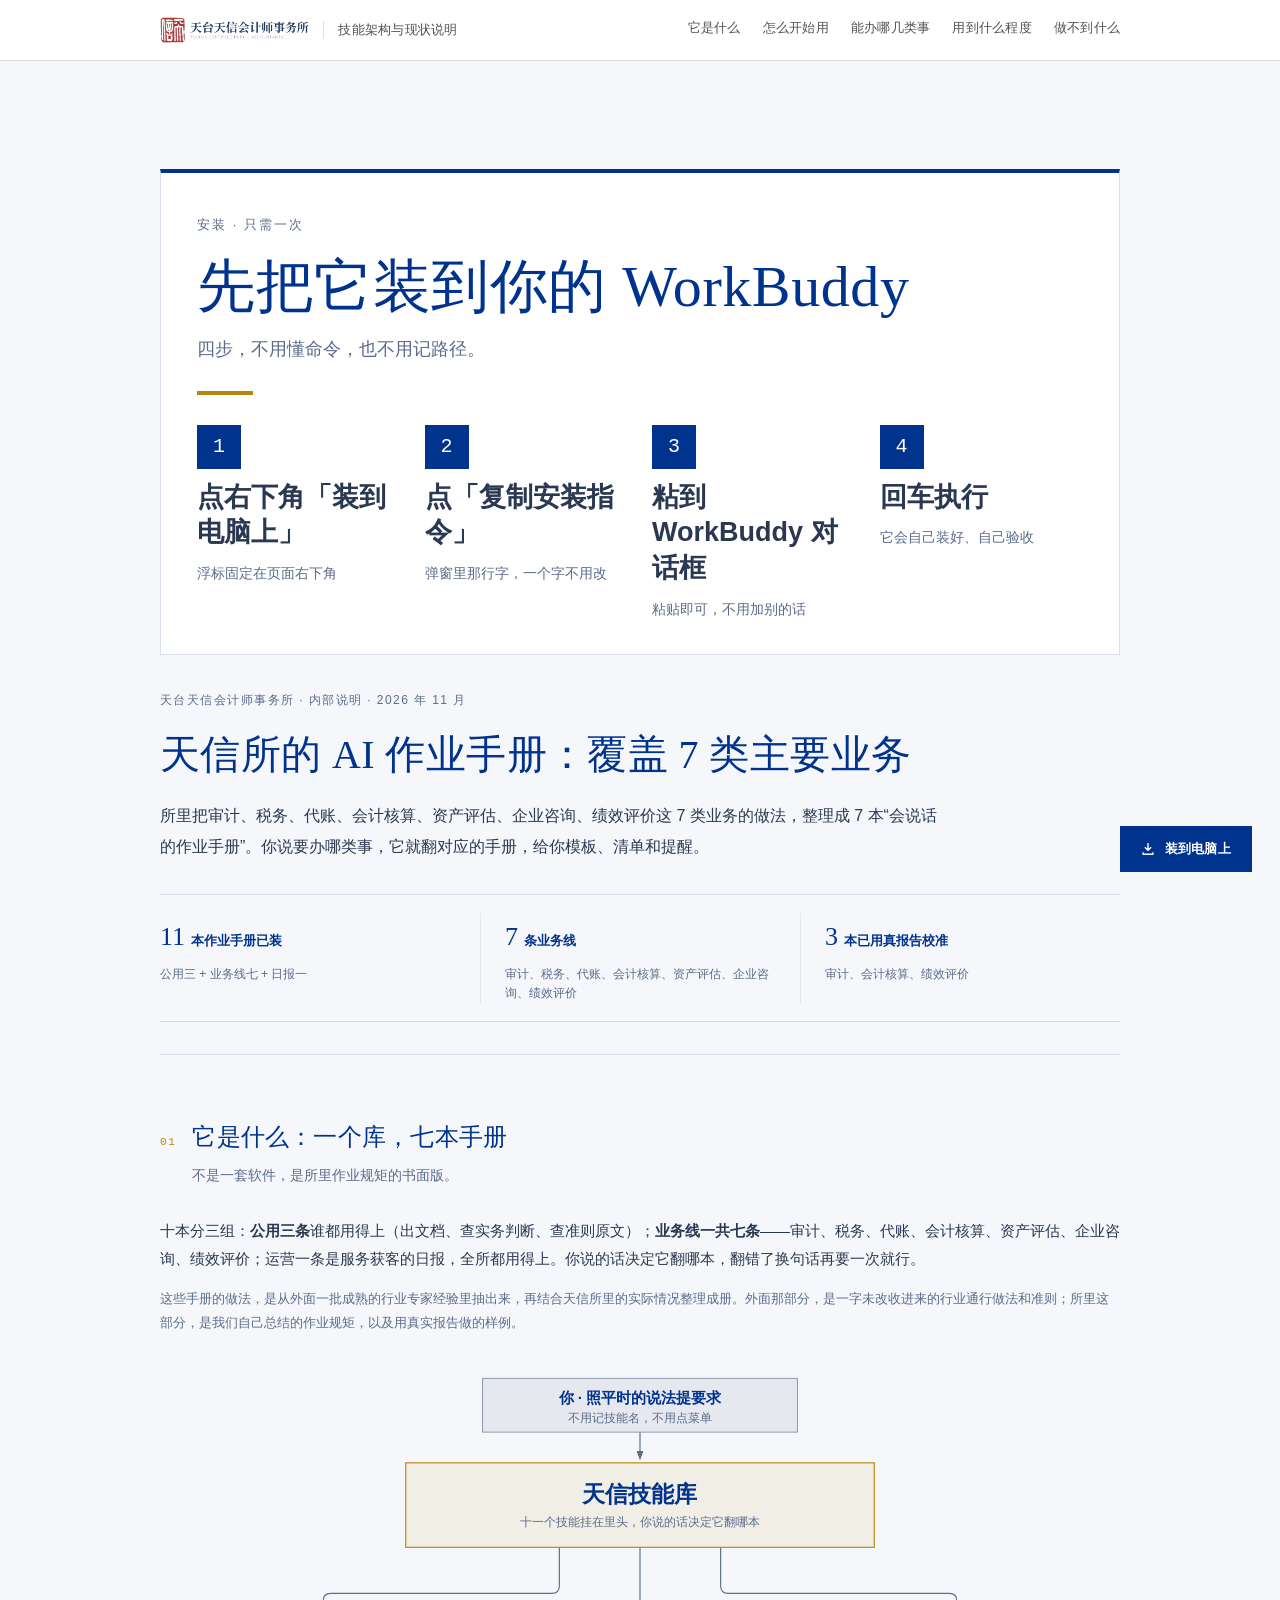
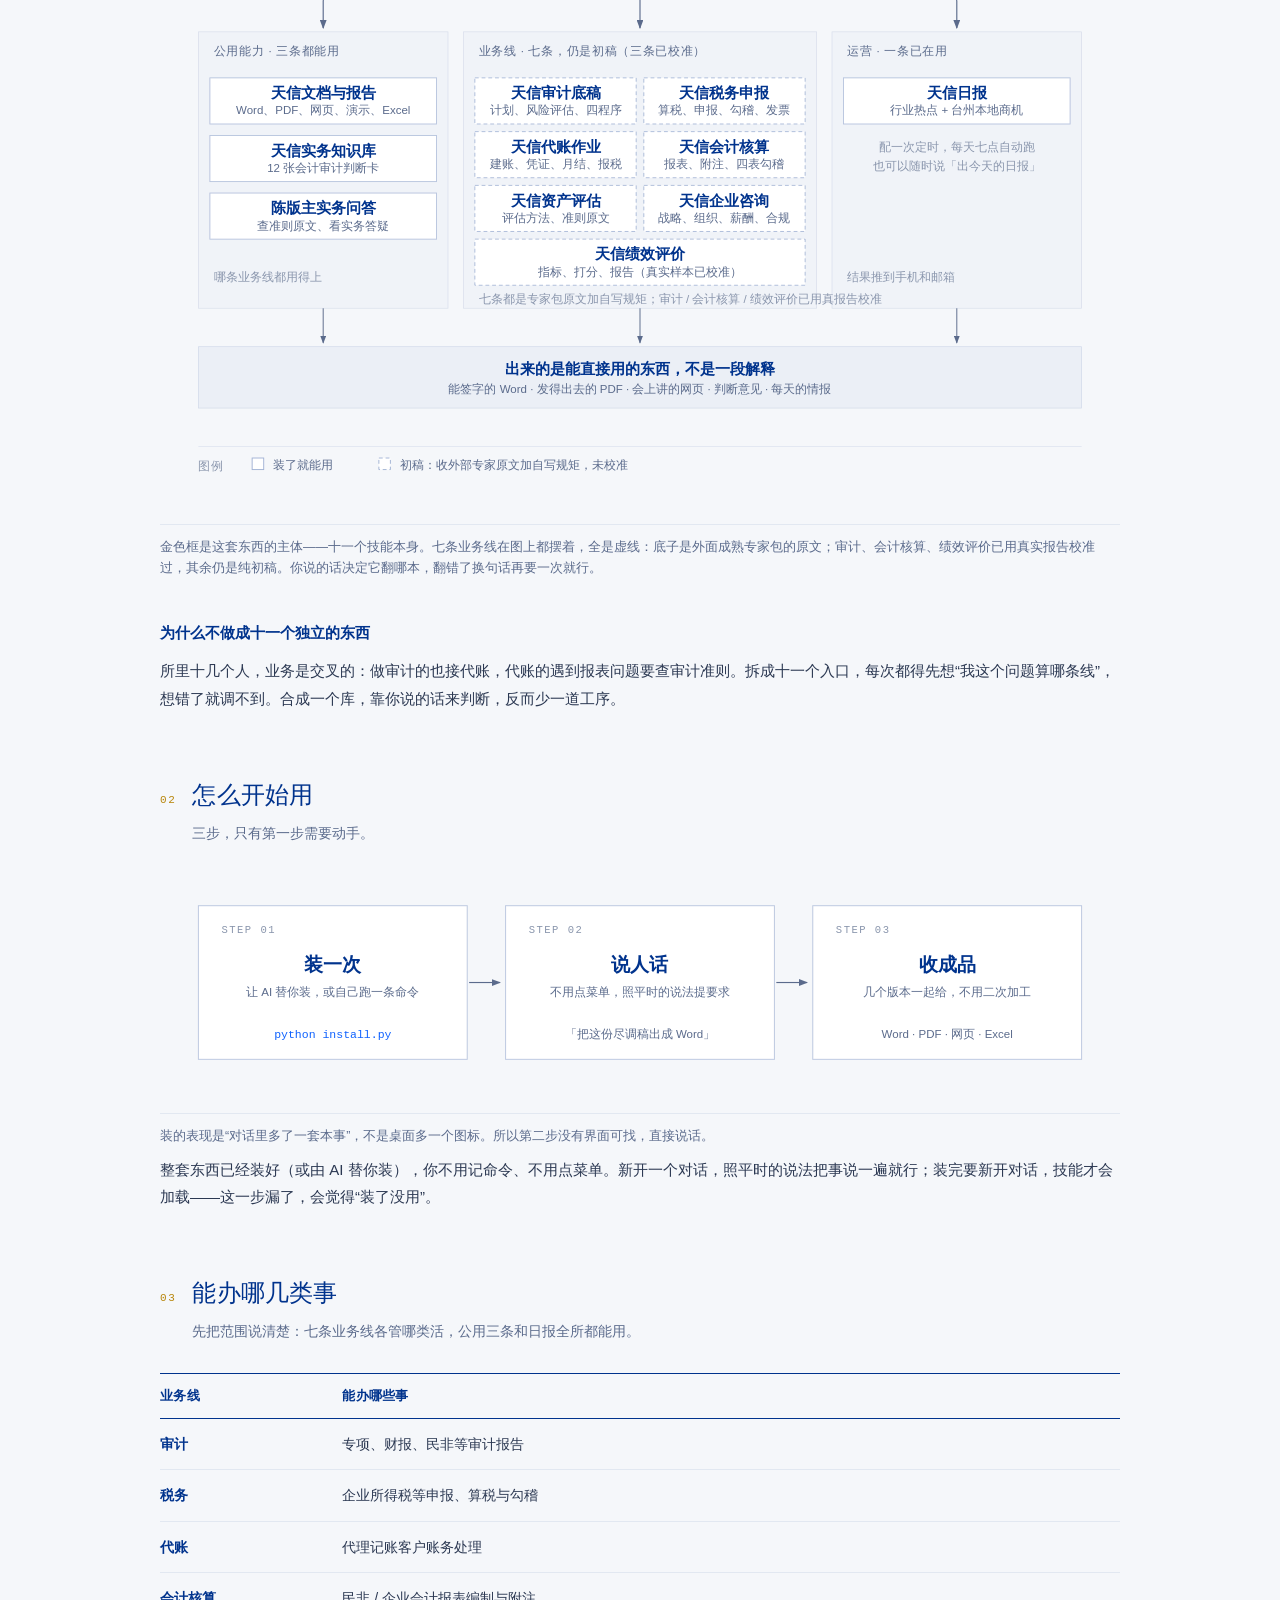
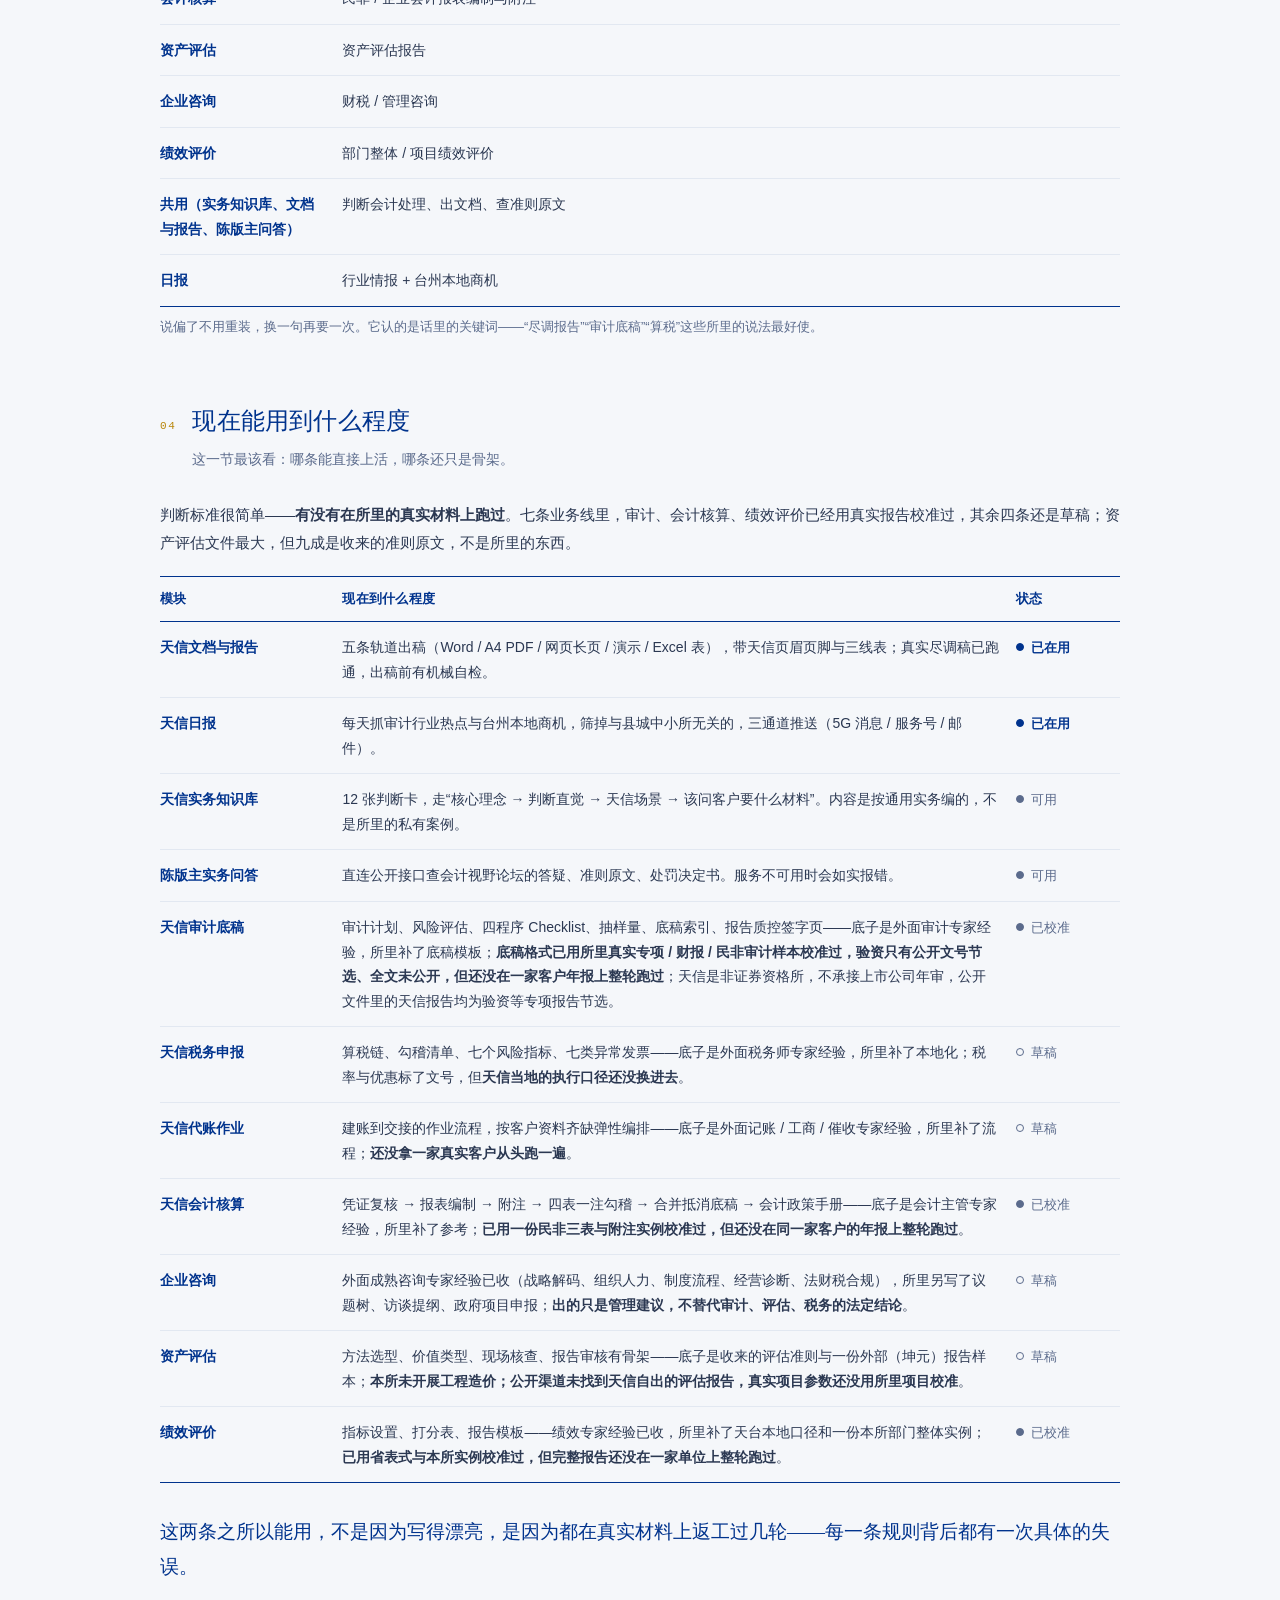
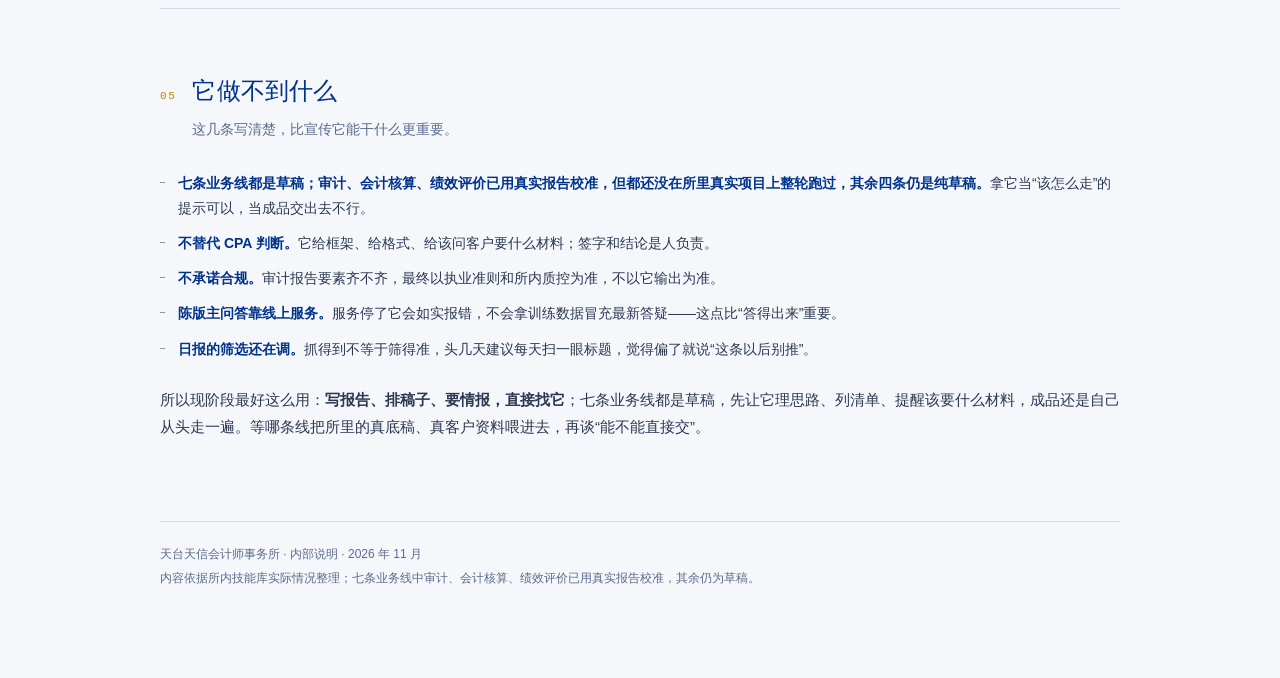
==== commit f01cf15f: "docs: 页面同步审计/评估校准边界（资料库 v8）" ====
--- a/docs/index.html
+++ b/docs/index.html
@@ -1294,7 +1294,7 @@
 
         <td data-page-node-id="pdaYUcf0NA3WaT5x5Yymuk"><!--pnid:U8exEomPdL5RWtQ1A0UMbG-->天信审计底稿</td>
 
-        <td data-page-node-id="c4p2e9aaxXKS8Hb72jlFPp"><!--pnid:hZwmASbsyCPjmmF0sdWQvA-->审计计划、风险评估、四程序 Checklist、抽样量、底稿索引、报告质控签字页——底子是外面审计专家经验，所里补了底稿模板；<strong data-page-node-id="5EbWGQjE8kuI3GleljVOLt"><!--pnid:9aNxqOYlfM9Ygs0sAll5RG-->底稿格式已用所里真实专项 / 财报 / 民非审计样本校准过，但还没在一家客户年报上整轮跑过</strong><!--pnid:8BHUW1icZwnjGJo0EQsxnZ-->。</td>
+        <td data-page-node-id="c4p2e9aaxXKS8Hb72jlFPp"><!--pnid:hZwmASbsyCPjmmF0sdWQvA-->审计计划、风险评估、四程序 Checklist、抽样量、底稿索引、报告质控签字页——底子是外面审计专家经验，所里补了底稿模板；<strong data-page-node-id="5EbWGQjE8kuI3GleljVOLt"><!--pnid:9aNxqOYlfM9Ygs0sAll5RG-->底稿格式已用所里真实专项 / 财报 / 民非审计样本校准过，验资只有公开文号节选、全文未公开，但还没在一家客户年报上整轮跑过</strong><!--pnid:8BHUW1icZwnjGJo0EQsxnZ-->；天信是非证券资格所，不承接上市公司年审，公开文件里的天信报告均为验资等专项报告节选。</td>
 
         <td data-page-node-id="4sg4DCCtKDiXBiVmobf46x"><span data-page-node-id="JlISyDNcCA1cmzGdFtCIT4" class="st ok"><!--pnid:ReF6px4cU7Qxalwts0fAYn-->已校准</span></td>
 
@@ -1344,7 +1344,7 @@
 
         <td data-page-node-id="LAeUoiDwrh1AqRzDe1Ruvk"><!--pnid:pjNIXUGqFSG7ct5lsoK0cS-->资产评估</td>
 
-        <td data-page-node-id="iDMDsnQyxIfYWUm8FvNSHH"><!--pnid:QoZEV0mU2zpnUKLkVLHFgE-->方法选型、价值类型、现场核查、报告审核有骨架——底子是收来的评估准则与一份外部报告样本；<strong data-page-node-id="txnewP02"><!--pnid:qdR3Z7LhaG5juIFuGKdsto-->本所未开展工程造价，真实评估项目参数还没用所里项目校准</strong><!--pnid:dtj4Ye1mRjIcDSmss1osGp-->。</td>
+        <td data-page-node-id="iDMDsnQyxIfYWUm8FvNSHH"><!--pnid:QoZEV0mU2zpnUKLkVLHFgE-->方法选型、价值类型、现场核查、报告审核有骨架——底子是收来的评估准则与一份外部（坤元）报告样本；<strong data-page-node-id="txnewP02"><!--pnid:qdR3Z7LhaG5juIFuGKdsto-->本所未开展工程造价；公开渠道未找到天信自出的评估报告，真实项目参数还没用所里项目校准</strong><!--pnid:dtj4Ye1mRjIcDSmss1osGp-->。</td>
 
         <td data-page-node-id="UNNTuDPbES4ixZxczc69VC"><span data-page-node-id="aDrmxX6lrcPWL62hmUWO85" class="st plan"><!--pnid:yV52a1Y6FdZmFLPPZv1Q0Z-->草稿</span></td>
 
